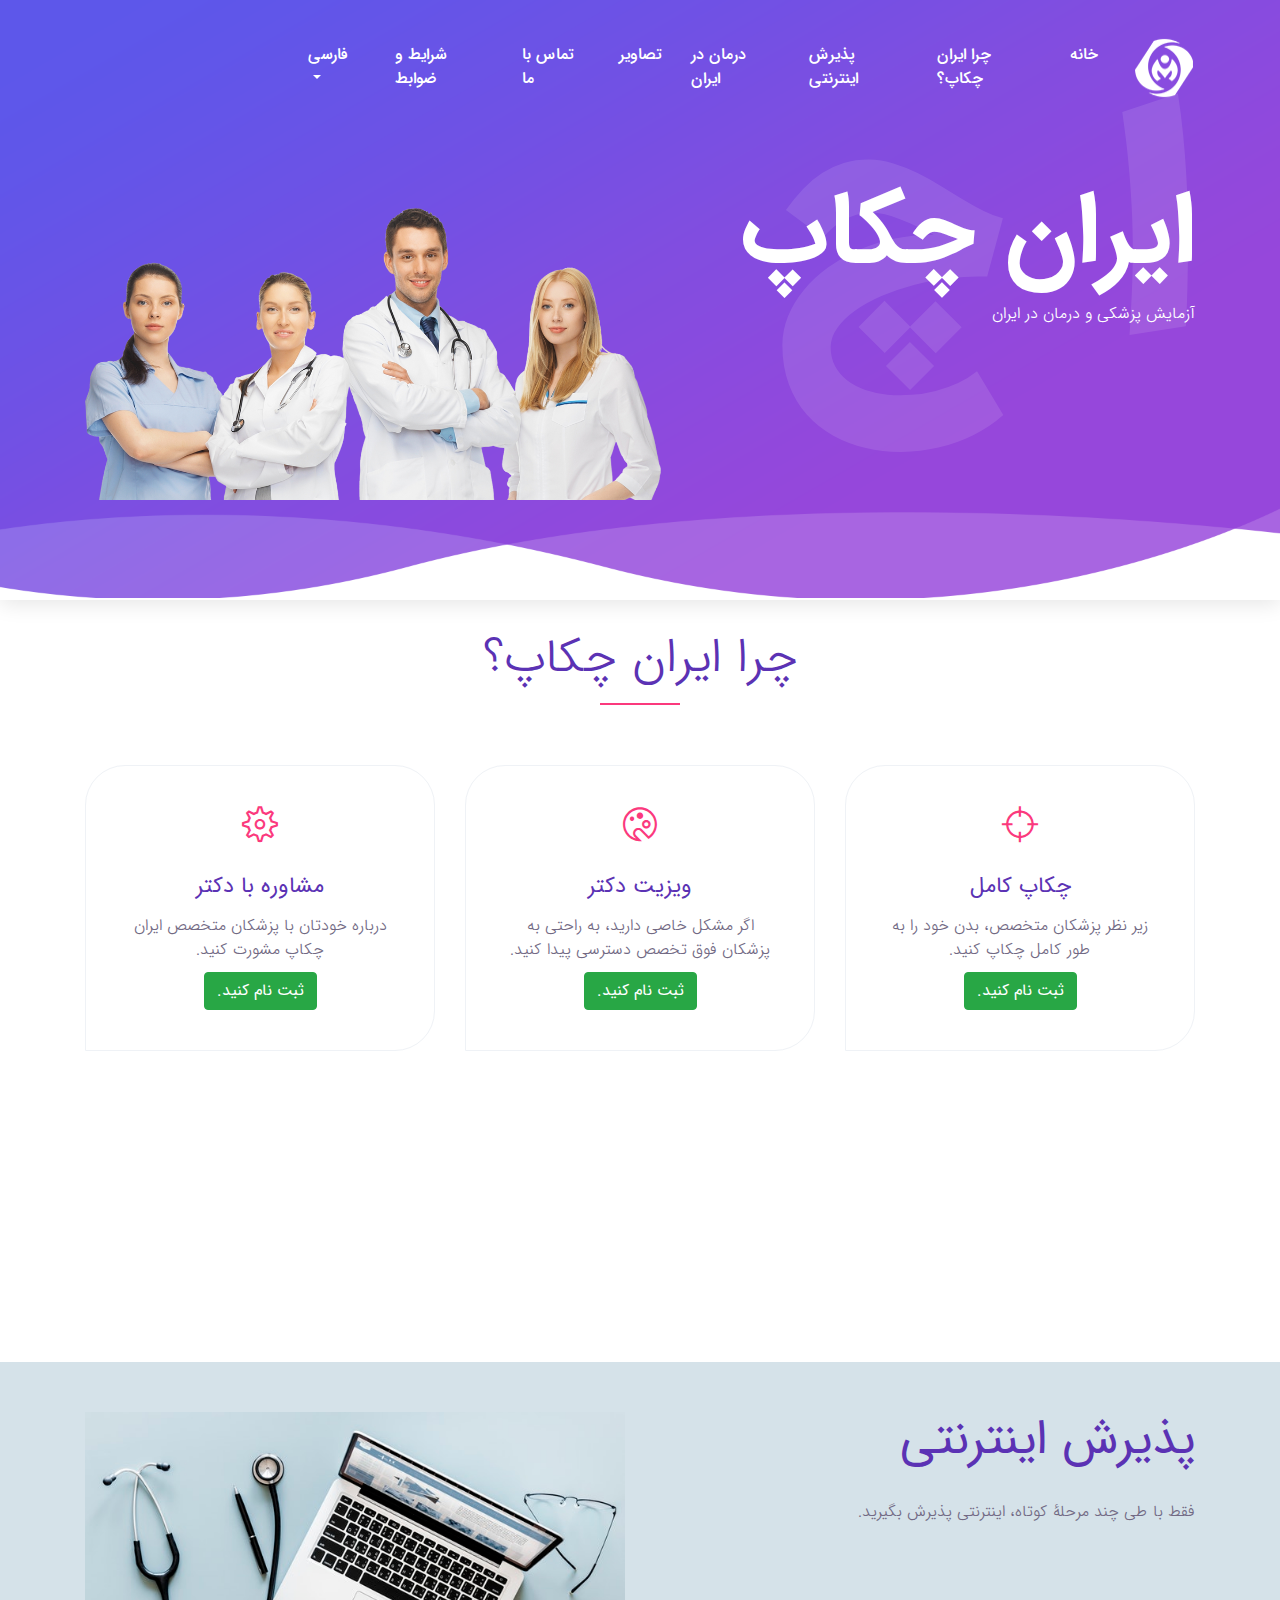
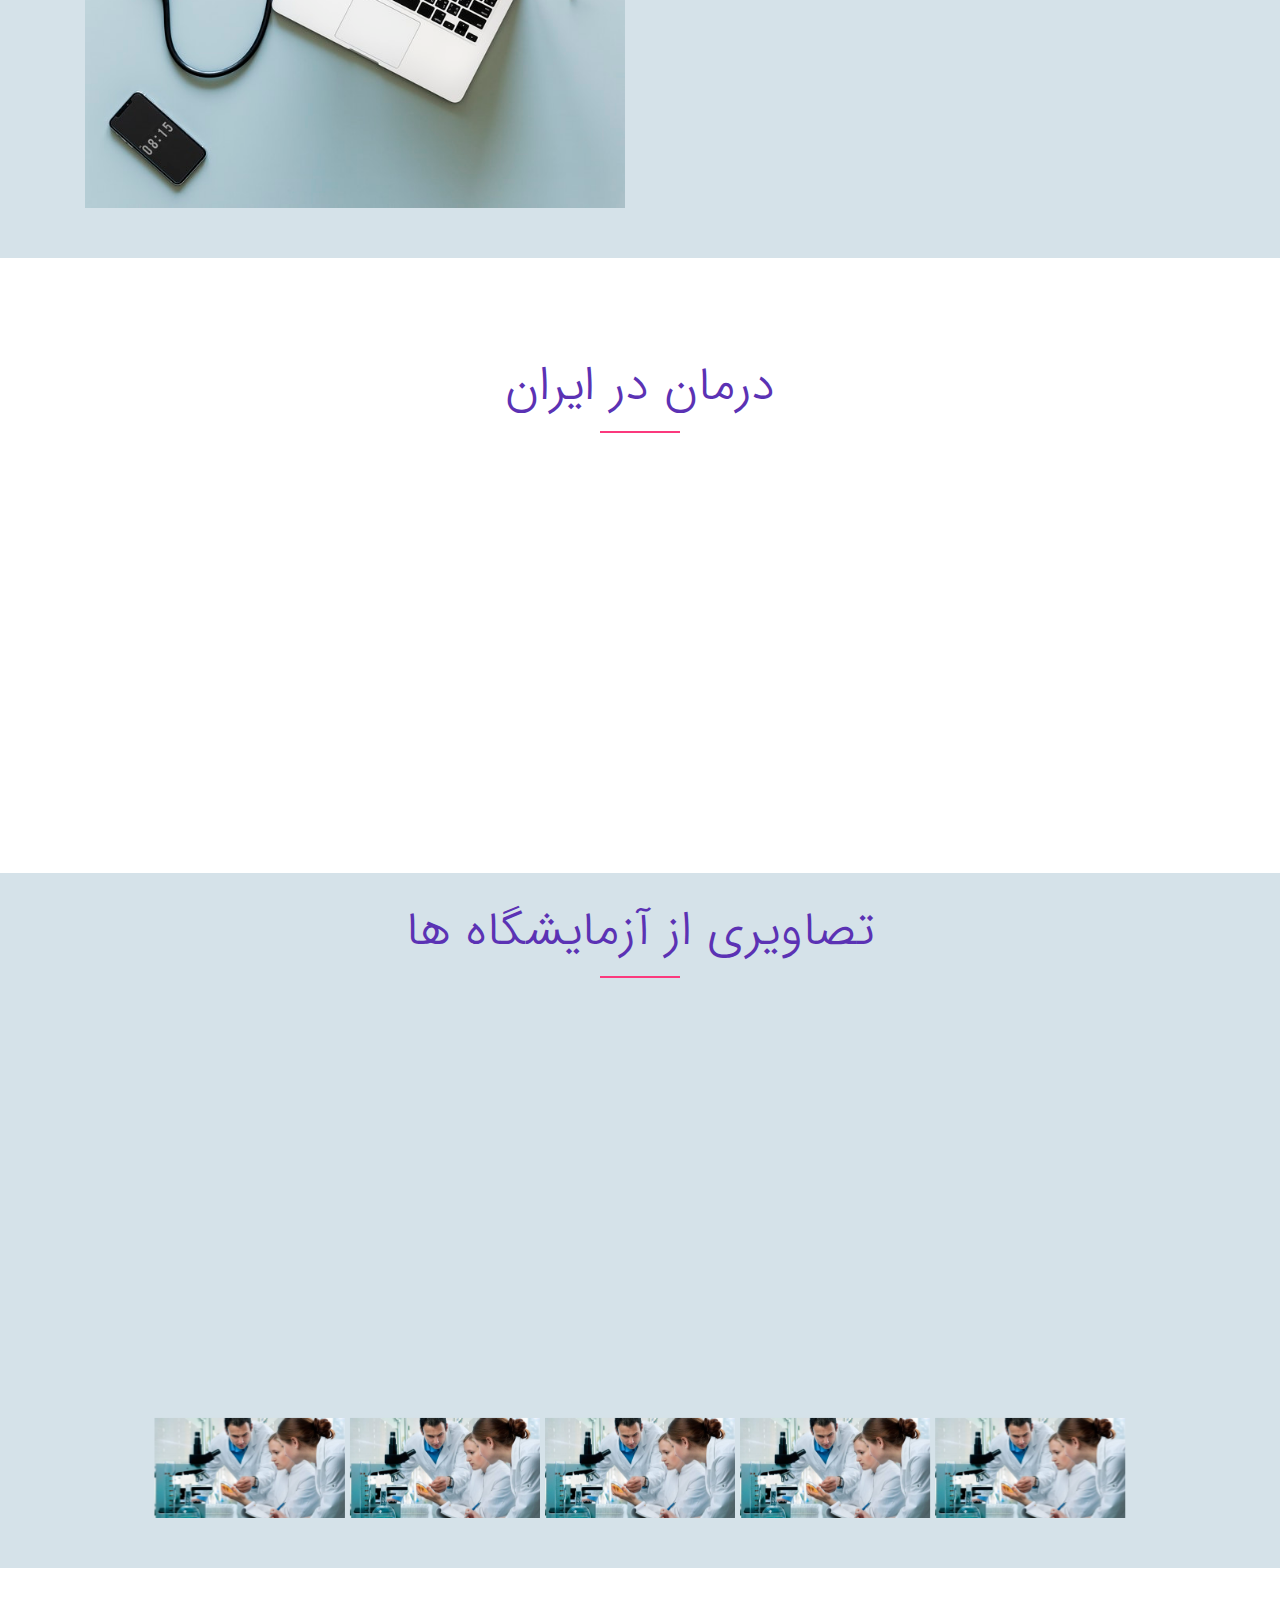
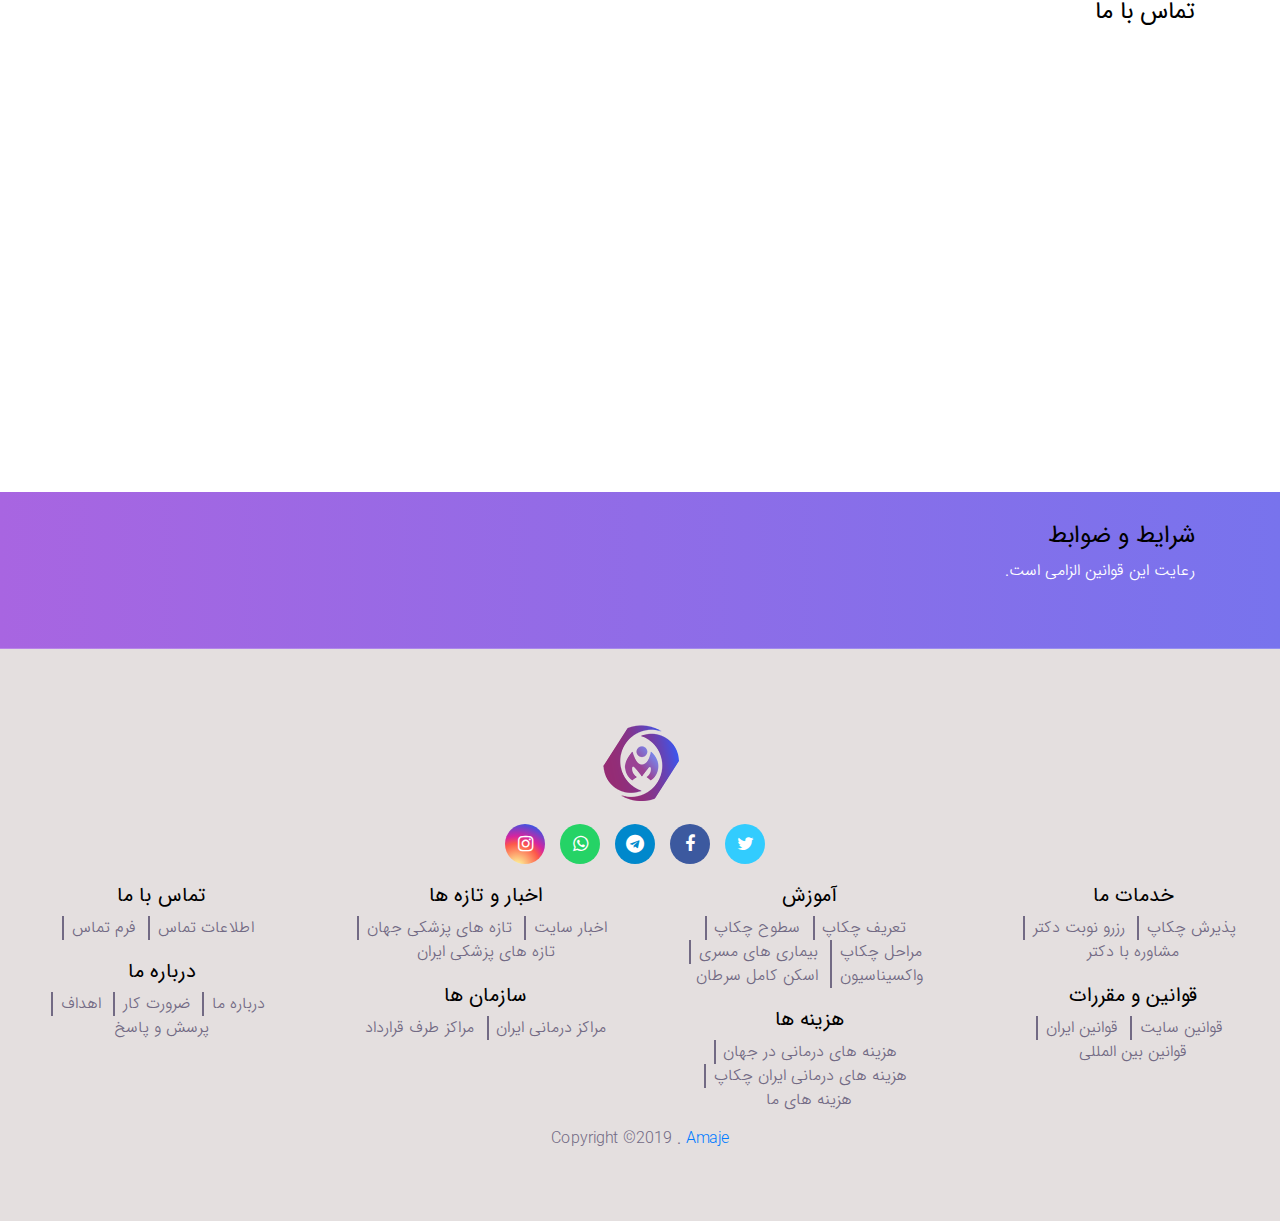
==== index.html @ b254dffb "init project" ====
<!DOCTYPE html>
<html lang="fa">
<head>
    <meta charset="UTF-8">
    <meta http-equiv="X-UA-Compatible" content="IE=edge">
    <meta name="viewport" content="width=device-width, initial-scale=1, shrink-to-fit=no">
    <!-- The above 4 meta tags *must* come first in the head; any other head content must come *after* these tags -->
    <!-- Title -->
    <title>ایران چکاپ: آزمایش پزشکی و درمان در ایران</title>
    <!-- Favicon -->
    <link rel="icon" href="img/core-img/favicon.ico">
    <!-- Core Stylesheet -->
    <link href="style-rtl.css" rel="stylesheet">
    <!-- Responsive CSS -->
    <link href="css/responsive.css" rel="stylesheet">
    <link href="css/bootstrap-rtl.css" rel="stylesheet">
    <meta name="description" content="ایران چکاپ- آزمایش پزشکی در ایران" />
    <!-- Twitter Card data -->
    <meta name="twitter:card" content="summary">
    <meta name="twitter:site" content="@irancheckup">
    <meta name="twitter:title" content="ایران چکاپ">
    <meta name="twitter:description" content="ایران چکاپ- آزمایش پزشکی در ایران">
    <!-- Twitter Summary card images must be at least 120x120px -->
    <meta name="twitter:image" content="http://www.irancheckup.ir/image.jpg">
    <!-- Open Graph data -->
    <meta property="og:title" content="ایران چکاپ" />
    <meta property="og:type" content="article" />
    <meta property="og:url" content="http://www.irancheckup.ir/" />
    <meta property="og:image" content="http://www.irancheckup.ir/image.jpg" />
    <meta property="og:description" content="ایران چکاپ- آزمایش پزشکی در ایران" />
</head>
<body>
    <!-- Preloader Start -->
    <div id="preloader">
        <div class="colorlib-load"></div>
    </div>
    <!-- ***** Header Area Start ***** -->
    <header class="header_area animated">
        <div class="container-fluid">
          <div class="row align-items-center">
            <!-- Menu Area Start -->
            <div class="col-12 col-lg-10">
              <div class="menu_area">
                <nav class="navbar navbar-expand-lg navbar-light">
                  <!-- Logo -->
                  <a class="navbar-brand" href="mahadel.ir">
                    <img src="img/core-img/Logo.png" alt="">
                  </a>
                  <button class="navbar-toggler" type="button" data-toggle="collapse" data-target="#ca-navbar" aria-controls="ca-navbar" aria-expanded="false" aria-label="Toggle navigation"><span class="navbar-toggler-icon"></span></button>
                  <!-- Menu Area -->
                  <div class="collapse navbar-collapse" id="ca-navbar">
                    <ul class="navbar-nav ml-auto" id="nav">
                        <li class="nav-item active">
                          <a class="nav-link" href="#home">
                            خانه
                          </a>
                        </li>
                        <li class="nav-item">
                          <a class="nav-link" href="#about">
                            چرا ایران چکاپ؟
                          </a>
                        </li>
                        <li class="nav-item">
                          <a class="nav-link" href="#reservation">
                            پذیرش اینترنتی
                          </a>
                        </li>
                        <li class="nav-item">
                          <a class="nav-link" href="#features">
                            درمان در ایران
                          </a>
                        </li>
                        <li class="nav-item">
                          <a class="nav-link" href="#screenshot">
                            تصاویر
                          </a>
                        </li>
                        <li class="nav-item">
                          <a class="nav-link" href="#contact">
                            تماس با ما
                          </a>
                        </li>
                        <li class="nav-item">
                          <a class="nav-link" href="#rule">
                            شرایط و ضوابط
                          </a>
                        </li>
                        <li class="nav-item dropdown">
                          <a class="nav-link dropdown-toggle" data-toggle="dropdown" href="#" role="button" aria-haspopup="true" aria-expanded="false">
                            فارسی
                          </a>
                          <div class="dropdown-menu">
                            <a class="dropdown-item" href="en/index.html">
                              English
                            </a>
                            <a class="dropdown-item" href="#">
                              Deutsch
                            </a>
                            <a class="dropdown-item" href="#">
                              العربیة
                            </a>
                          </div>
                        </li>
                    </ul>
                  </div>
                </nav>
              </div>
            </div>
          </div>
        </div>
    </header>
    <!-- ***** Header Area End ***** -->
    <!-- ***** Welcome Area Start ***** -->
    <section class="wellcome_area clearfix" id="home">
        <div class="container h-100">
            <div class="row h-100 align-items-center">
              <div class="col-12 col-md">
                <div class="wellcome-heading">
                  <h2>
                    ایران چکاپ
                  </h2>
                  <h3>
                    ا چ
                  </h3>
                  <p>
                    آزمایش پزشکی و درمان در ایران
                  </p>
                </div>
              </div>
            </div>
        </div>
        <!-- Welcome thumb -->
        <div class="welcome-thumb wow fadeInDown" data-wow-delay="0.5s">
            <img src="img/bg-img/doctors-homepage.png" alt="">
        </div>
    </section>
    <!-- ***** Welcome Area End ***** -->
    <!-- ***** Special Area Start ***** -->
    <section class="special-area bg-white section_padding_30_50" id="about">
        <div class="container">
            <div class="row">
                <div class="col-12">
                    <!-- Section Heading Area -->
                    <div class="section-heading text-center">
                        <h2>چرا ایران چکاپ؟</h2>
                        <div class="line-shape"></div>
                    </div>
                </div>
            </div>

            <div class="row">
                <!-- Single Special Area -->
                <div class="col-12 col-md-4">
                    <div class="single-special text-center wow fadeInUp" data-wow-delay="0.2s">
                        <div class="single-icon">
                            <i class="ti-target" aria-hidden="true"></i>
                        </div>
                        <h4>چکاپ کامل</h4>
                        <p>
							زیر نظر پزشکان متخصص، بدن خود را به طور کامل چکاپ کنید.
                        </p>
                        <p style="height:10px;"></p>
                        <a class="btn btn-success" href="#">
                          ثبت نام کنید.
                        </a>
                    </div>
                </div>
                <!-- Single Special Area -->
                <div class="col-12 col-md-4">
                    <div class="single-special text-center wow fadeInUp" data-wow-delay="0.4s">
                        <div class="single-icon">
                            <i class="ti-palette" aria-hidden="true"></i>
                        </div>
                        <h4>ویزیت دکتر</h4>
                        <p>
							اگر مشکل خاصی دارید، به راحتی به پزشکان فوق تخصص دسترسی پیدا کنید.
					              </p>
                        <p style="height:10px;"></p>
                        <a class="btn btn-success" href="#">
                          ثبت نام کنید.
                        </a>
                    </div>
                </div>
                <!-- Single Special Area -->
                <div class="col-12 col-md-4">
                    <div class="single-special text-center wow fadeInUp" data-wow-delay="0.6s">
                        <div class="single-icon">
                            <i class="ti-settings" aria-hidden="true"></i>
                        </div>
                        <h4>مشاوره با دکتر</h4>
                        <p>
			                   درباره خودتان با پزشکان متخصص ایران چکاپ مشورت کنید.
						            </p>
                        <p style="height:10px;"></p>
                        <a class="btn btn-success" href="#">
                          ثبت نام کنید.
                        </a>
                    </div>
                </div>
            </div>
            <div class="row">
                <!-- Single Cool Fact-->
                <div class="col-12 col-md-4 col-lg-4">
                    <div class="single-cool-fact d-flex justify-content-center wow fadeInUp" data-wow-delay="0.2s">
                        <div class="counter-area">
                            <h3><span class="counter">90</span></h3>
                        </div>
                        <div class="cool-facts-content">
                            <i class="ion-ios-person-outline"></i>
                            <p> چکاپ کامل </p>
                        </div>
                    </div>
                </div>

                <!-- Single Cool Fact-->
                <div class="col-12 col-md-4 col-lg-4">
                    <div class="single-cool-fact d-flex justify-content-center wow fadeInUp" data-wow-delay="0.6s">
                        <div class="counter-area">
                            <h3><span class="counter">40</span></h3>
                        </div>
                        <div class="cool-facts-content">
                            <i class="ion-ios-list-outline"></i>
                            <p> ویزیت دکتر </p>
                        </div>
                    </div>
                </div>
                <!-- Single Cool Fact-->
                <div class="col-12 col-md-4 col-lg-4">
                    <div class="single-cool-fact d-flex justify-content-center wow fadeInUp" data-wow-delay="0.8s">
                        <div class="counter-area">
                            <h3><span class="counter">10</span></h3>
                        </div>
                        <div class="cool-facts-content">
                            <i class="ion-ios-cog-outline"></i>
                            <p> مشاوره با دکتر </p>
                        </div>
                    </div>
                </div>
            </div>
        </div>
    </section>
    <!-- ***** Special Area End ***** -->
    <!-- Reservation Start ***** -->
  	<section class="special-area section_padding_0_50" id="reservation">
      <div class="special_description_area mt-150 section_padding_50" style="background-color: #d5e2e9;">
        <div class="container">
          <div class="row">
            <div class="col-lg-6 col-xl-5 ml-xl-auto">
              <div class="special_description_content">
                  <h2>پذیرش اینترنتی</h2>
                  <p>
				         فقط با طی چند مرحلۀ کوتاه، اینترنتی پذیرش بگیرید.
    							</p>
                  <div class="app-download-area">
                      <div class="app-download-btn wow fadeInUp" data-wow-delay="0.2s">
                          <!-- Google Store Btn -->
                          <a href="#">
                              <i class="fa fa-user-md"></i>
                              <p class="mb-0"><span>رزرو نوبت دکتر</p>
                          </a>
                      </div>
                      <div class="app-download-btn wow fadeInDown" data-wow-delay="0.4s">
                          <!-- Apple Store Btn -->
                          <a href="#">
                              <i class="fa fa-ambulance"></i>
                              <p class="mb-0"><span>پذیرش آزمایش</p>
                          </a>
                      </div>
                  </div>
              </div>
            </div>
            <div class="col-lg-6">
              <div class="special_description_img">
                  <img src="img/bg-img/reserve.jpg" alt="">
              </div>
            </div>
          </div>
        </div>
      </div>
  	</section>
    <!-- Reservation End ***** -->
    <!-- ***** In Iran Details Start ***** -->
    <section class="awesome-feature-area bg-white section_padding_50_150 clearfix" id="features">
        <div class="container">
            <div class="row">
                <div class="col-12">
                    <!-- Heading Text -->
                    <div class="section-heading text-center">
                        <h2>درمان در ایران</h2>
                        <div class="line-shape"></div>
                    </div>
                </div>
            </div>

            <div class="row">
                <!-- Single Feature Start -->
                <div class="col-12 col-sm-6 col-lg-6">
                    <div class="single-feature wow fadeInRight"
                    data-wow-delay="0.1s">
                        <i class="ti-user" aria-hidden="true"></i>
                        <h5>چکاپ چیست؟</h5>
                        <p>
                          توضیح مختصری درباره چیستی چکاپ. به همراه لینک های آن
                          <a href="#">
                            ادامه
                          </a>
                        </p>
                    </div>
                </div>
                <!-- Single Feature Start -->
                <div class="col-12 col-sm-6 col-lg-6">
                    <div class="single-feature wow fadeInLeft"
                    data-wow-delay="0.4s">
                        <i class="ti-image" aria-hidden="true"></i>
                        <h5>قوانین پزشکی</h5>
                        <p>
                          توضیح مختصری درباره قوانین پزشکی و لینک های آن
                          <a href="#">
                            ادامه
                          </a>
                        </p>
                    </div>
                </div>
                <!-- Single Feature Start -->
                <div class="col-12 col-sm-6 col-lg-6">
                    <div class="single-feature wow fadeInRight"
                    data-wow-delay="0.2s">
                        <i class="ti-server" aria-hidden="true"></i>
                        <h5>مراکز پزشکی ایران</h5>
                        <p>
                          فهرستی از مراکز پزشکی ایران و لینک های آن
                          <a href="#">
                            ادامه
                          </a>
                        </p>
                    </div>
                </div>
                <!-- Single Feature Start -->
                <div class="col-12 col-sm-6 col-lg-6">
                    <div class="single-feature wow fadeInLeft"
                    data-wow-delay="0.5s">
                        <i class="ti-text" aria-hidden="true"></i>
                        <h5>تازه های پزشکی</h5>
                        <p>
                          آخرین اخبار مرتبط با پزشکی در ایران و جهان
                          <a href="#">
                            ادامه
                          </a>
                        </p>
                    </div>
                </div>

            </div>

        </div>
    </section>
    <!-- ***** In Iran Details End ***** -->
    <!-- ***** Video Area Start *****
    <div class="video-section">
        <div class="container">
            <div class="row">
                <div class="col-12">
                    <div class="video-area" style="background-image: url(img/bg-img/video.jpg);">
                        <div class="video-play-btn">
                            <a href="#" class="video_btn"><i class="fa fa-play" aria-hidden="true"></i></a>
                        </div>
                    </div>
                </div>
            </div>
        </div>
    </div>
    <!-- ***** Video Area End ***** -->
    <!-- ***** Images Lab Start ***** -->
    <section class="images-lab section_padding_30_50 clearfix" id="screenshot">
        <div class="container">
            <div class="row">
                <div class="col-12 text-center">
                    <!-- Heading Text  -->
                    <div class="section-heading">
                        <h2>تصاویری از آزمایشگاه ها</h2>
                        <div class="line-shape"></div>
                    </div>
                </div>
            </div>
        </div>
        <div class="container-fluid">
            <div class="row">
              <!-- Jssor Slider -->
              <div id="jssor_1" class="wow slideInRight" data-wow-delay="0.1s">
                <!-- Loading Screen -->
                <div class="slides" data-u="slides" >
                  <div>
                      <img data-u="image" src="img/scr-img/medical_lab_1.jpg" />
                      <img data-u="thumb" src="img/scr-img/medical_lab_1.jpg" />
                  </div>
                  <div>
                      <img data-u="image" src="img/scr-img/medical_lab_1.jpg" />
                      <img data-u="thumb" src="img/scr-img/medical_lab_1.jpg" />
                  </div>
                  <div>
                      <img data-u="image" src="img/scr-img/medical_lab_1.jpg" />
                      <img data-u="thumb" src="img/scr-img/medical_lab_1.jpg" />
                  </div>
                  <div>
                      <img data-u="image" src="img/scr-img/medical_lab_1.jpg" />
                      <img data-u="thumb" src="img/scr-img/medical_lab_1.jpg" />
                  </div>
                  <div>
                      <img data-u="image" src="img/scr-img/medical_lab_1.jpg" />
                      <img data-u="thumb" src="img/scr-img/medical_lab_1.jpg" />
                  </div>
                  <div>
                      <img data-u="image" src="img/scr-img/medical_lab_1.jpg" />
                      <img data-u="thumb" src="img/scr-img/medical_lab_1.jpg" />
                  </div>
                </div>
                <!-- Thumbnail Navigator -->
                <div data-u="thumbnavigator" class="jssort101" data-autocenter="1" data-scale-bottom="0.75">
                  <div data-u="slides">
                    <div data-u="prototype" class="p jssor-prototype">
                      <div data-u="thumbnailtemplate" class="t"></div>
                    </div>
                  </div>
                </div>
                <!-- Arrow Navigator -->
                <div data-u="arrowleft" class="jssora106" data-scale="0.75">
                </div>
                <div data-u="arrowright" class="jssora106" data-scale="0.75">
                </div>
              </div>
            </div>
        </div>
    </section>
    <!-- ***** Images Lab End *****====== -->
    <!-- ***** contact *****====== -->
     <section class="contact section_padding_30_50 clearfix" id="contact">
      <div class="container">
        <div class="row align-items-center">
          <div class="col-12 col-md">
            <h4>تماس با ما</h4>
            <div class="row">
              <div class="col-12 col-lg-8 wow fadeInRight" data-wow-delay="0.2s">
                <form>
                  <div class="row">
                    <div class="col-12 col-sm-6 col-lg-6">
                      <div class="form-group">
                        <label for="nameInput">
                          نام شما
                        </label>
                        <input type="text" class="form-control" id="nameInput">
                      </div>
                    </div>
                    <div class="col-12 col-sm-6 col-lg-6">
                      <div class="form-group">
                        <label for="emailInput">
                          نشانی ایمیل شما
                        </label>
                        <input type="email" class="form-control" id="emailInput" placeholder="name@example.com">
                      </div>
                    </div>

                  </div>
                  <div class="row">
                    <div class="col-12 col-sm-6 col-lg-6">
                      <div class="form-group">
                        <label for="subjectInput">
                          عنوان پیام شما
                        </label>
                        <input type="text" class="form-control" id="subjectInput">
                      </div>
                    </div>
                    <div class="col-12 col-sm-6 col-lg-6">
                      <div class="form-group">
                        <label for="categoryInput">
                          پیام شما در چه ارتباطی است؟
                        </label>
                        <select class="form-control" id="categoryInput">
                          <option>
                            سوال درباره پذیرش اینترنتی
                          </option>
                          <option>
                            درخواست مشاوره با پزشک
                          </option>
                          <option>
                            ارائه انتقاد یا پیشنهاد درباره کار
                          </option>
                          <option>
                            گزارش مشکل در سایت
                          </option>
                          <option>
                            موارد دیگر
                          </option>
                        </select>
                      </div>
                    </div>
                  </div>
                  <div class="form-group">
                    <label for="messageInput">
                      پیام شما
                    </label>
                    <textarea class="form-control" id="messageInput" rows="4"></textarea>
                    <small id="emailHelp" class="form-text text-muted">
                      ما ایمیل شما را فقط برای ارتباط با شما می خواهیم و با هیچ کس به اشتراک نمی گذاریم.
                    </small>
                  </div>
                  <div class="form-group">
                    <button type="submit" class="btn btn-primary">
                      ارسال
                    </button>
                  </div>
                </form>
              </div>
              <div class="col-12 col-lg-4 wow fadeInLeft" data-wow-delay="0.3s">
                <div class="card">
                  <div class="card-header bg-success text-white text-uppercase">
                    <i class="fa fa-home"></i>
                    تماس با ما
                  </div>
                  <div class="card-body">
                    <!--Google map-->
                    <iframe src="https://www.google.com/maps/embed?pb=!1m18!1m12!1m3!1d3239.7407308863512!2d51.38289708526976!3d35.70799728018803!2m3!1f0!2f0!3f0!3m2!1i1024!2i768!4f13.1!3m3!1m2!1s0x3f8e00dcf216968f%3A0xe37172252c0df8b0!2z2KjbjNmF2KfYsdiz2KrYp9mGINin2YXYp9mFINiu2YXbjNmG24wgKNix2Ycp!5e0!3m2!1sfa!2s!4v1549020685977"
                    height="150" frameborder="0" style="width: 100%; border:0" allowfullscreen>
                    </iframe>
                    <p>
                      تهران- بیمارستان امام خمینی
                    </p>
                    <p>
                      کد پستی: 1245
                    </p>
                    <p>
                      تلفن: +98-21-4568445
                    </p>
                  </div>
                </div>
              </div>
            </div>
          </div>
        </div>
      </div>
     </section>
    <!-- ***** contact *****====== -->
    <!-- *****Terms & Conditions *****====== -->
       <section class="rules section_padding_30_50  clearfix" id="rule">
         <div class="container ">
            <div class="row  align-items-center">
                <div class="col-12 col-md">
                  <div class="rules-heading">
                    <h4>شرایط و ضوابط </h4>
                    <p>رعایت این قوانین الزامی است.</p>
                  </div>
                </div>
            </div>
        </div>
       </section>
    <!-- ***** Terms & Conditions *****====== -->
    <!-- ***** Footer Area Start ***** -->
    <footer class="footer-social-icon text-center section_padding_70 clearfix">
      <!-- footer logo -->
      <div class="footer-text">
         <img src="img/core-img/Logo-v.png" alt="">
      </div>
      <!-- social icon-->
      <div class="footer-social-icon">
          <a href="#"> <i class="fa fa-twitter" aria-hidden="true"></i></a>
          <a href="#"> <i class="fa fa-facebook" aria-hidden="true"></i></a>
          <a href="#"> <i class="fa fa-telegram" aria-hidden="true"></i></a>
          <a href="#"> <i class="fa fa-whatsapp" aria-hidden="true"></i></a>
          <a href="#"> <i class="fa fa-instagram" aria-hidden="true"></i></a>
      </div>
      <!-- Foooter Text-->
      <div class="row footer-menu">
        <div class="col-6 col-md-3">
          <h5>
             خدمات ما
          </h5>
          <ul>
            <li>
              <a href="#">
                پذیرش چکاپ
              </a>
            </li>
            <li>
              <a href="#">
                رزرو نوبت دکتر
              </a>
            </li>
            <li>
              <a href="#">
                مشاوره با دکتر
              </a>
            </li>
          </ul>
          <h5>
             قوانین و مقررات
          </h5>
          <ul>
            <li>
              <a href="#">
                قوانین سایت
              </a>
            </li>
            <li>
              <a href="#">
                 قوانین ایران
              </a>
            </li>
            <li>
              <a href="#">
                 قوانین بین المللی
              </a>
            </li>
          </ul>
        </div>
        <div class="col-6 col-md-3">
          <h5>
             آموزش
          </h5>
          <ul>
            <li>
              <a href="#">
                تعریف چکاپ
              </a>
            </li>
            <li>
              <a href="#">
                سطوح چکاپ
              </a>
            </li>
            <li>
              <a href="#">
                مراحل چکاپ
              </a>
            </li>
            <li>
              <a href="#">
                 بیماری های مسری
              </a>
            </li>
            <li>
              <a href="#">
                 واکسیناسیون
              </a>
            </li>
            <li>
              <a href="#">
                 اسکن کامل سرطان
              </a>
            </li>
          </ul>
          <h5>
            هزینه ها
          </h5>
          <ul>
            <li>
              <a href="#">
                 هزینه های درمانی در جهان
              </a>
            </li>
            <li>
              <a href="#">
                هزینه های درمانی ایران چکاپ
              </a>
            </li>
            <li>
              <a href="#">
                هزینه های ما
              </a>
            </li>
          </ul>
        </div>
        <div class="col-6 col-md-3">
          <h5>
               اخبار و تازه ها
          </h5>
          <ul>
            <li>
              <a href="#">
                 اخبار سایت
              </a>
            </li>
            <li>
              <a href="#">
                  تازه های پزشکی جهان
              </a>
            </li>
            <li>
              <a href="#">
                   تازه های پزشکی ایران
              </a>
            </li>
          </ul>
          <h5>
            سازمان ها
          </h5>
          <ul>
            <li>
              <a href="#">
                مراکز درمانی ایران
              </a>
            </li>
            <li>
              <a href="#">
                مراکز طرف قرارداد
              </a>
            </li>
          </ul>
        </div>
        <div class="col-6 col-md-3">
          <h5>
             تماس با ما
          </h5>
          <ul>
            <li>
              <a href="#">
                اطلاعات تماس
              </a>
            </li>
            <li>
              <a href="#">
                فرم تماس
              </a>
            </li>
            <h5>
              درباره ما
            </h5>
            <ul>
              <li>
                <a href="#">
                  درباره ما
                </a>
              </li>
              <li>
                <a href="#">
                   ضرورت کار
                </a>
              </li>
              <li>
                <a href="#">
                  اهداف
                </a>
              </li>
              <li>
                <a href="#">
                  پرسش و پاسخ
                </a>
              </li>
            </ul>
        </div>
      </div>
      <div class="copyright-text">
        <!-- ***** Removing this text is now allowed! This template is licensed under CC BY 3.0 ***** -->
        <p> Copyright ©2019 . <a href="https://amaje.ir" target="_blank">Amaje</a></p>
      </div>
    </footer>
    <!-- ***** Footer Area Start ***** -->
    <!-- Jquery-2.2.4 JS -->
    <script src="js/jquery-2.2.4.min.js"></script>
    <!-- Jssor -->
    <script src="js/jssor.slider.min.js"></script>
    <script src="js/jssor-functions.js"></script>
    <!-- Popper js -->
    <script src="js/popper.min.js"></script>
    <!-- Bootstrap-4 Beta JS -->
    <script src="js/bootstrap.min.js"></script>
    <!-- All Plugins JS -->
    <script src="js/plugins.js"></script>
    <!-- Footer Reveal JS
    <script src="js/footer-reveal.min.js"></script> -->
    <!-- Active JS -->
    <script src="js/active.js"></script>
</body>
</html>
---- style-rtl.css ----
/* --- [Master Stylesheet] ----
:: 1.0 Base CSS Start
:: 2.0 Header Area CSS
:: 3.0 Welcome Area CSS
:: 4.0 Special Area CSS
:: 5.0 Features Area CSS
:: 6.0 Video Area CSS
:: 7.0 Cool Facts Area CSS
:: 8.0 Images Area CSS
:: 9.0 Contact Area CSS
:: 10.0 Footer Area CSS Start
-------------------------- */

@import 'css/style.css';
@import 'css/bootstrap.min.css';
@import 'css/animate.css';
@import 'css/magnific-popup.css';
@import 'css/owl.carousel.min.css';
@import 'css/font-awesome.min.css';
@import 'css/themify-icons.css';
@import 'css/ionicons.min.css';

/* --------------------------
:: 1.0 Base CSS Start
-------------------------- */

* {
    margin: 0;
    padding: 0;
}

body {
    font-family: 'IRANSans';
    font-weight: 300;
    background-color: #fff;
}

h1,
h2,
h3,
h4,
h5,
h6 {
    font-family: 'Cabin', sans-serif;
    font-weight: 400;
    color: #000;
    line-height: 1.2;
}

.section_padding_100 {
    padding-top: 100px;
    padding-bottom: 100px;
}

.section_padding_100_50 {
    padding-top: 100px;
    padding-bottom: 50px;
}

.section_padding_100_70 {
    padding-top: 100px;
    padding-bottom: 70px;
}

.section_padding_50 {
    padding-top: 50px;
    padding-bottom: 50px;
}

.section_padding_50_30 {
    padding-top: 50px;
    padding-bottom: 30px;
}
.section_padding_50_150 {
    padding-top: 50px;
    padding-bottom: 150px;
}
.section_padding_150 {
    padding-top: 150px;
    padding-bottom: 150px;
}

.section_padding_200 {
    padding-top: 200px;
    padding-bottom: 200px;
}

.section_padding_0_100 {
    padding-top: 0;
 padding-bottom: 100px;
}

.section_padding_70 {
    padding-top: 70px;
    padding-bottom: 70px;
}

.section_padding_0_50 {
    padding-top: 0;
    padding-bottom: 50px;
}

.section_padding_30_50 {
    padding-top: 30px;
    padding-bottom: 50px;
}

img {
    max-width: 100%;
    max-height: 100%;
}

.mt-15 {
    margin-top: 15px;
}

.mt-30 {
    margin-top: 30px;
}

.mt-40 {
    margin-top: 40px;
}

.mt-50 {
    margin-top: 50px;
}

.mt-100 {
    margin-top: 100px;
}

.mt-150 {
    margin-top: 150px;
    text-align: right;
}

.mr-15 {
    margin-right: 15px;
}

.mr-30 {
    margin-right: 30px;
}

.mr-50 {
    margin-right: 50px;
}

.mr-100 {
    margin-right: 100px;
}

.mb-15 {
    margin-bottom: 15px;
}

.mb-30 {
    margin-bottom: 30px;
}

.mb-50 {
    margin-bottom: 50px;
}

.mb-100 {
    margin-bottom: 100px;
}

.ml-15 {
    margin-left: 15px;
}

.ml-30 {
    margin-left: 30px;
}

.ml-50 {
    margin-left: 50px;
}

.ml-100 {
    margin-left: 100px;
}

ul,
ol {
    margin: 0;
    padding: 0;
}

#scrollUp {
    bottom: 0;
    font-size: 24px;
    right: 30px;
    width: 50px;
    background-color: #fb397d;
    color: #fff;
    text-align: center;
    height: 50px;
    line-height: 50px;
}

a,
a:hover,
a:focus,
a:active {
    text-decoration: none;
    -webkit-transition-duration: 500ms;
    -o-transition-duration: 500ms;
    transition-duration: 500ms;
}

li {
    list-style: none;
}

p {
    color: #726a84;
    font-size: 16px;
    font-weight: 300;
    margin-top: 0;
}

.heading-text > p {
    font-size: 16px;
}

.section-heading > h2 {
    font-weight: 300;
    color: #5b32b4;
    font-size: 48px;
    margin: 0;
}


.section-heading {
    margin-bottom: 60px;
}

.line-shape-white,
.line-shape {
    width: 80px;
    height: 2px;
    background-color: #fb397d;
    margin-top: 15px;
}

.line-shape {
    margin-right: calc(50% - 40px);
}

.table {
    display: table;
    height: 100%;
    left: 0;
    position: relative;
    top: 0;
    width: 100%;
    z-index: 2;
}

.table-cell {
    display: table-cell;
    vertical-align: middle;
}

#preloader {
    overflow: hidden;
    background-color: #fff;
    height: 100%;
    left: 0;
    position: fixed;
    top: 0;
    width: 100%;
    z-index: 999999;
}

.colorlib-load {
    -webkit-animation: 2000ms linear 0s normal none infinite running colorlib-load;
    animation: 2000ms linear 0s normal none infinite running colorlib-load;
    background: transparent none repeat scroll 0 0;
    border-color: #dddddd #dddddd #fb397d;
    border-radius: 50%;
    border-style: solid;
    border-width: 2px;
    height: 40px;
    left: calc(50% - 20px);
    position: relative;
    top: calc(50% - 20px);
    width: 40px;
    z-index: 9;
}

@-webkit-keyframes colorlib-load {
    0% {
        -webkit-transform: rotate(0deg);
        transform: rotate(0deg);
    }
    100% {
        -webkit-transform: rotate(360deg);
        transform: rotate(360deg);
    }
}

@keyframes colorlib-load {
    0% {
        -webkit-transform: rotate(0deg);
        transform: rotate(0deg);
    }
    100% {
        -webkit-transform: rotate(360deg);
        transform: rotate(360deg);
    }
}

/* --------------------------
:: 2.0 Header Area CSS
-------------------------- */

.header_area {
    left: 0;
    position: absolute;
    width: 100%;
    z-index: 99;
    top: 0;
    padding: 0 4%;
}

.menu_area .navbar-brand {
    font-size: 72px;
    font-weight: 700;
    color: #fff;
    margin: 0;
    line-height: 1;
    padding: 0;
}


.menu_area .navbar-brand:hover,
.menu_area .navbar-brand:focus {
    color: #fff;
}


.menu_area {
    position: relative;
    z-index: 2;
}

.menu_area #nav .nav-link {
    color: #fff;
    display: block;
    font-size: 16px;
    font-weight: 500;
    border-radius: 30px;
    -webkit-transition-duration: 500ms;
    -o-transition-duration: 500ms;
    transition-duration: 500ms;
    padding: 35px 15px;
}
.menu_area #nav .nav-link:hover {
  color: #fb397d;
}

.dropdown-menu {
  background-color: #884bdf;
}

.dropdown-item {
  color: #fff !important;
  text-align: center !important;
}
.dropdown-item:hover {
  background-color: #884bdf !important;
  color: #fb397d !important;
}
/* stcicky css */

.header_area.sticky {
    background-color: #884bdf;
    -webkit-box-shadow: 0 4px 20px rgba(0, 0, 0, 0.1);
            box-shadow: 0 4px 20px rgba(0, 0, 0, 0.1);
    height: 70px;
    position: fixed;
    top: 0;
    z-index: 99;
}

.header_area.sticky .menu_area .navbar-brand {
    font-size: 50px;
}

.header_area.sticky .menu_area #nav .nav-link {
    padding: 23px 15px;
}
.header_area.sticky .navbar {
    padding: 0;
}



/* --------------------------
:: 3.0 welcome_area Area CSS
-------------------------- */

.wellcome_area {
    background-image: url(img/bg-img/welcome-bg.png);
    height: 600px;
    position: relative;
    z-index: 1;
    background-position: bottom center;
    background-size: cover;
    text-align: right;
    background-color: #884bdf;
    -webkit-box-shadow: 0 4px 20px rgba(0, 0, 0, 0.1);
            box-shadow: 0 4px 20px rgba(0, 0, 0, 0.1);
}

.wellcome_area:after {
    position: absolute;
    width: 100%;
    left: 0;
    height: 2px;
    background-color: #fff;
    content: '';
    bottom: 0;
    z-index: 2;
}

.welcome-thumb {
    width: 45%;
    position: absolute;
    bottom: 100px;
    left: 85px;
    z-index: 9;
}

.welcome-thumb img {
    height: auto;
    width: 100%;
}

.wellcome-heading > h2 {
    font-size: 100px;
    color: #ffffff;
    font-weight: 700;
    position: relative;
    z-index: 3;
}

.wellcome-heading > h4 {
    font-size:50px;
    color: #ffffff;
    font-weight: 300;
    position: relative;
    z-index: 3;
}


.wellcome-heading > p {
    color: #fff;
}

.wellcome-heading > h3 {
    font-size: 332px;
    position: absolute;
    top: -134px;
    font-weight: 900;
    z-index: -1;
    color: #fff;
    opacity: .1;
    -ms-filter: "progid:DXImageTransform.Microsoft.Alpha(Opacity=10)";
}

.wellcome-heading {
    margin-bottom: 100px;
}

/* --------------------------
:: 4.0 Special Area CSS
-------------------------- */

.single-icon > i {
    font-size: 36px;
    color: #fb397d;
}

.single-special > h4 {
    font-size: 22px;
    color: #5b32b4;
}

.single-icon {
    margin-bottom: 25px;
}

.single-special > h4 {
    font-size: 22px;
    color: #5b32b4;
    margin-bottom: 15px;
}

.single-special {
    border: 1px solid #eff2f6;
    padding: 40px;
    border-radius: 40px 40px 40px 0px;
    -webkit-transition-duration: 800ms;
    -o-transition-duration: 800ms;
    transition-duration: 800ms;
    margin-bottom: 30px;
}

.special_description_content > h2 {
    color: #5b32b4;
    font-size: 48px;
    margin-bottom: 30px;
}

.single-special:hover {
    -webkit-box-shadow: 0 10px 90px rgba(0, 0, 0, 0.08);
            box-shadow: 0 10px 90px rgba(0, 0, 0, 0.08);
}

.single-special p {
    margin-bottom: 0;
}

.app-download-area {
    display: -moz-flex;
    display: -ms-flex;
    display: -o-flex;
    display: -webkit-box;
    display: -ms-flexbox;
    display: flex;
    -ms-flex-preferred-size: 1;
    flex-basis: 1;
    margin-top: 50px;
}

.app-download-btn a {
    border: 1px solid #ddd;
    display: -webkit-box;
    display: -ms-flexbox;
    display: flex;
    -webkit-box-align: center;
    -ms-flex-align: center;
    align-items: center;
    padding: 15px 30px;
    border-radius: 30px 30px 30px 0;
    -webkit-box-shadow: 0 10px 30px rgba(0, 0, 0, 0.1);
    box-shadow: 0 10px 30px rgba(0, 0, 0, 0.1);
    -webkit-box-pack: center;
    -ms-flex-pack: center;
    justify-content: center;
}

.app-download-btn.active a,
.app-download-btn a:hover {
    border-color: transparent;
    background-color: #fb397d;
}

.app-download-btn a i {
    color: #47425d;
    font-size: 24px;
    margin-right: 15px;
    margin-left: 5px;

    -webkit-transition-duration: 500ms;
    -o-transition-duration: 500ms;
    transition-duration: 500ms;
}

.app-download-btn a p {
    font-size: 16px;
    line-height: 1;
    -webkit-transition-duration: 500ms;
    -o-transition-duration: 500ms;
    transition-duration: 500ms;
}

.app-download-btn a p span {
    font-size: 12px;
    display: block;
}

.app-download-btn:last-child {
    margin-right: 20px;
}

.app-download-btn a:hover i,
.app-download-btn.active a i,
.app-download-btn.active a p,
.app-download-btn a:hover p {
    color: #fff;
}

/* --------------------------
:: 5.0 Features Area CSS
-------------------------- */

.single-feature {
    margin-bottom: 50px;
    text-align: right;
}

.single-feature > p {
    margin-bottom: 0;
}

.single-feature > i {
    color: #fb397d;
    font-size: 30px;
    display: inline-block;
    float: right;
    margin-right: 10px;
}

.single-feature > h5 {
    font-size: 22px;
    color: #5b32b4;
    margin-right: 50px;

}

.single-feature > p {
    margin-top: 15px;
}

/* --------------------------
:: 6.0 Video Area CSS
-------------------------- */

.video-area {
    position: relative;
    z-index: 1;
    background-position: center center;
    background-size: cover;
    border: 20px solid #fff;
    border-radius: 20px;
    height: 650px;
    -webkit-box-shadow: 0 10px 50px rgba(0, 0, 0, 0.08);
    box-shadow: 0 10px 50px rgba(0, 0, 0, 0.08);
}

.video-area:after {
    position: absolute;
    content: "";
    top: -20px;
    left: -20px;
    width: calc(100% + 40px);
    height: calc(100% + 40px);
    border: 1px solid #f1f4f8;
    z-index: 2;
    border-radius: 20px;
}


.video-area .video-play-btn a {
    width: 80px;
    height: 80px;
    background-color: #fb397d;
    color: #fff;
    text-align: center;
    display: block;
    font-size: 36px;
    line-height: 80px;
    padding-left: 5px;
    border-radius: 50%;
    top: 50%;
    position: absolute;
    left: 50%;
    -webkit-transform: translate(-50%, -50%);
    -ms-transform: translate(-50%, -50%);
    transform: translate(-50%, -50%);
    z-index: 3;
}

.video-area .video-play-btn a:hover {
    background-color: #a865e1;
    color: #fff;
}

/* --------------------------
:: 7.0 Cool Facts Area CSS
-------------------------- */

.cool_facts_area {
    position: relative;
    z-index: auto;
    background: #a865e1;
    background: -webkit-linear-gradient(to left, #7873ed, #a865e1);
    background: -webkit-linear-gradient(right, #7873ed, #a865e1);
    background: -webkit-gradient(linear, right top, left top, from(#7873ed), to(#a865e1));
    background: -o-linear-gradient(right, #7873ed, #a865e1);
    background: linear-gradient(to left, #7873ed, #a865e1);
    /*padding: 180px 0 80px 0;
    top: -100px;*/
}


.cool_facts_area:after {
    position: absolute;
    bottom: -100px;
    left: 0;
    right: 0;
    width: 100%;
    height: 100px;
    background-color: #fff;
    content: ''
}

.cool-facts-content > i {
    color: #5b32b4;
    font-size: 36px;
}

.counter-area {
    min-width: 100px;
    -ms-flex-item-align: end;
    align-self: flex-end;
}

.counter-area > h3 {
    color: #5b32b4;
    font-size: 60px;
    margin-bottom: 0;
    line-height: 1;
}

.cool-facts-content > p {
    font-size: 18px;
    color: #5b32b4;
    margin-bottom: 0;
}

/* --------------------------
:: 8.0 Screenshots Area CSS
-------------------------- */
#jssor_1 {
  position:relative;
  margin:0 auto;
  top:0px;
  left:0px;
  width:980px;
  height:480px;
  overflow:hidden;
  visibility:hidden;
}
.slides {
  position:relative;
  top:0px;left:0px;
  width:980px;
  height:350px;
  overflow:hidden;
}
.jssort101 {
  position:absolute;
  left:0px;
  bottom:0px;
  width:980px;
  height:100px;
}
.jssor-prototype {
  width:190px;
  height:150px;
}
.jssor-prototype img {
  cursor: zoom-in;
}
.jssora106 {
  width:55px;
  height:55px;
  top:162px;
  left:30px;
}
.app_screenshots_slides {
    padding: 0 6%;
}

.app_screenshots_slides .single-shot {
    opacity: 0.7;
    -ms-filter: "progid:DXImageTransform.Microsoft.Alpha(Opacity=70)";
    -webkit-transform: scale(0.85);
    -ms-transform: scale(0.85);
    transform: scale(0.85)
}

.app_screenshots_slides .center .single-shot {
    opacity: 1;
    -ms-filter: "progid:DXImageTransform.Microsoft.Alpha(Opacity=100)";
    -webkit-transform: scale(1);
    -ms-transform: scale(1);
    transform: scale(1)
}
.images-lab {
  background-color: #d5e2e9;
}
.images-lab .owl-dot {
    height: 11px;
    width: 11px;
    border: 2px solid #a49fba;
    border-radius: 50%;
    display: inline-block;
    margin: 0 6px;
    margin-top: 50px;
}

.images-lab .owl-dot.active {
    background-color: #fb397d;
    border: transparent;
}

.images-lab .owl-dots {
    height: 100%;
    width: 100%;
    text-align: center;
}

/* --------------------------
:: 9.0 privacy Area CSS
-------------------------- */
.contact {
   background-color: white;
   position: relative;
   z-index: 1;
   background-position: bottom center;
   background-size: cover;
   text-align: right;
}



.privacy-heading > h2 {
    font-size: 100px;
    color: #000000;
    font-weight: 700;
    position: relative;
    z-index: 3;
}

.privacy-heading > h4 {
    font-size:35px;
    color: #000000;
    font-weight: 300;
    position: relative;
    z-index: 3;
    padding-bottom: 30px;
}


.privacy-heading > p {
    color: rgb(0, 0, 0);
}

.privacy-heading > h3 {
    font-size: 332px;
    position: absolute;
    top: -134px;
    font-weight: 900;
    z-index: -1;
    color: rgb(0, 0, 0);
    opacity: .1;
    -ms-filter: "progid:DXImageTransform.Microsoft.Alpha(Opacity=10)";
}

.privacy-heading {
    margin-bottom:10px;
}

/* --------------------------
:: 10.0 Terms & Conditions
-------------------------- */



.rules {

    background: #a865e1;
    background: -webkit-linear-gradient(to left, #7873ed, #a865e1);
    background: -webkit-linear-gradient(right, #7873ed, #a865e1);
    background: -webkit-gradient(linear, right top, left top, from(#7873ed), to(#a865e1));
    background: -o-linear-gradient(right, #7873ed, #a865e1);
    background: linear-gradient(to left, #7873ed, #a865e1);
    position: relative;
    z-index: 1;
    background-position: bottom center;
    background-size: cover;
    text-align: right;
}

.rules-heading > p {
    color:rgb(255, 255, 255);
}


.rule-app-heading > h2 {
    font-size: 100px;
    color: #ffffff;
    font-weight: 700;
    position: relative;
    z-index: 3;
}

.rule-app-heading > h4 {
    font-size:35px;
    color: #ffffff;
    font-weight: 300;
    position: relative;
    z-index: 3;
    padding-bottom: 30px;
}




.rule-app-heading > h3 {
    font-size: 332px;
    position: absolute;
    top: -134px;
    font-weight: 900;
    z-index: -1;
    color: #fff;
    opacity: .1;
    -ms-filter: "progid:DXImageTransform.Microsoft.Alpha(Opacity=10)";
}

.rule-app-heading {
    margin-bottom: 100px;
}

/* --------------------------
:: 10.0 Footer Area CSS Start
-------------------------- */

.footer-text > h2 {
    color: #5b32b4;
    font-size: 72px;
    font-weight: 700;
}
.footer-social-icon {
    background-color: #e4dfdf;
}
.footer-social-icon > a > i {
    font-size: 18px;
    color: #ffffff;
    height: 40px;
    width: 40px;
    line-height: 40px;
    font-weight: 500;
    border-radius: 50px;
    margin-right: 10px;
}
.fa-twitter {
  background-color:#32CCFE;
}
.fa-twitter:hover {
  color: #32CCFE;
}
.fa-facebook {
  background-color:#3C599F;
}
.fa-facebook:hover {
  color: #3C599F;
}
.fa-telegram {
  background-color: #0088cc;
}
.fa-telegram:hover {
  color: #0088cc;
}
.fa-whatsapp {
  background-color: #25d366;
}
.fa-whatsapp:hover {
  color: #25d366;
}
.fa-instagram {
  background: radial-gradient(circle at 30% 107%, #fdf497 0%,
    #fdf497 5%, #fd5949 45%,#d6249f 60%,#285AEB 90%);
}
.fa-instagram:hover {
  background: radial-gradient(circle at 33% 100%, #FED373 4%,
    #F15245 30%, #D92E7F 62%, #9B36B7 85%, #515ECF) !important;
}
.footer-social-icon > a > i:hover {
    background: #e4dfdf;
    -webkit-transition-duration: 400ms;
    -o-transition-duration: 400ms;
    transition-duration: 400ms;
}

.social-icon {
    margin-bottom: 30px;
}

.footer-text {
    margin-bottom: 15px;
}

.footer-menu ul li {
    display: inline-block;
}

.footer-menu ul li a {
    border-left: 2px solid #726a84;
    display: block;
    padding: 0 7.5px;
    color: #726a84;
}

.footer-social-icon > a .active {
    background: #fb397d;
}

.footer-menu ul li:last-child a {
    border-left: 0 solid #ddd;
}

.footer-social-icon {
    /*margin-bottom: 30px;*/
}

.footer-menu {
    margin-bottom: 15px;
    margin-left: 0 !important;
}

.footer-menu h5 {
  padding-top: 20px;
}

.copyright-text > p {
    margin-bottom: 0;
}
---- css/responsive.css ----
@media (min-width: 992px) and (max-width: 1199px) {
    .menu_area .navbar-brand {
        font-size: 42px;
    }
    .menu_area #nav .nav-link {
        padding: 35px 7.5px;
    }

    .welcome-thumb {
        width: 50%;
        /*bottom: -100px;*/
        left: 50px;
    }
    .video-area {
        height: 550px;
    }
    .app_screenshots_slides {
        padding: 0 4%;
    }
    .header_area.sticky .menu_area #nav .nav-link {
        padding: 23px 7.5px;
    }
}

@media (min-width: 768px) and (max-width: 991px) {
    .header_area {
        padding: 0;
    }
    .menu_area .navbar-brand {
        font-size: 48px;
    }
    .menu_area .navbar-brand img {
        height: 45px;
    }
    .header_area.sticky {
        height: 50px;
    }
    .header_area .menu_area #nav .nav-link,
    .header_area.sticky .menu_area #nav .nav-link {
        padding: 7.5px 15px;
    }
    #ca-navbar {
        padding: 30px;
        border-radius: 3px;
        background-color: #5b32b4;
        text-align: center;
    }

    .welcome-thumb {
        width: 50%;
        /*bottom: -100px;*/

    }
    .wellcome-heading {
        margin-bottom: 70px;
    }
    .single-special {
        padding: 30px 10px;
    }
    .special_description_area.mt-150 {
        margin-top: 50px;
    }
    .special_description_content > h2 {
        font-size: 30px;
    }
    .video-area {
        height: 350px;
    }
    .section-heading > h2 {
        font-size: 38px;
    }
    .address-text > p,
    .phone-text > p,
    .email-text > p {
        font-size: 16px;
    }
    .footer-text > p {
        margin-bottom: 30px;
    }
    .section-heading {
        margin-bottom: 50px;
    }

    .counter-area {
        min-width: 50px;
    }
    .counter-area > h3 {
        font-size: 30px;
    }
    .app_screenshots_slides {
        padding: 0;
    }
    .clients-feedback-area .slick-slide.slick-current img {
        width: 90px !important;
        height: 90px !important;
    }
}

@media (min-width: 320px) and (max-width: 767px) {
    .header_area {
        padding: 0;
    }
    .menu_area .navbar-brand {
        font-size: 48px;
    }
    .menu_area .navbar-brand img {
        height: 45px;
    }
    .header_area.sticky {
        height: 50px;
    }
    .header_area .menu_area #nav .nav-link,
    .header_area.sticky .menu_area #nav .nav-link {
        padding: 5px 15px;
    }
    #ca-navbar {
        padding: 20px;
        border-radius: 3px;
        background-color: #5b32b4;
        text-align: center;
    }

    .header_area {
        top: 0;
    }
    .welcome_text .cd-intro > p {
        font-size: 14px;
    }
    .wellcome-heading > h2 {
        font-size: 48px;
    }
    .get-start-area .email {
        margin-bottom: 20px;
        max-width: 100%;
    }
    .welcome-thumb {
        width: 90%;
        bottom: 74px;
        left: 85px;
    }
    .logo_area > a > h2 {
        font-size: 40px;
        margin-top: 10px;
    }
    .section-heading > h2 {
        font-size: 32px;
    }
    .single-special {
        margin-bottom: 30px;
    }
    .special_description_area.mt-150 {
        margin-top: 50px;
    }
    .special_description_content > h2 {
        font-size: 30px;
    }
    .app-download-btn:first-child {
        margin-right: 0;
    }
    .app-download-area {
        display: block;
    }
    .app-download-btn {
        margin-bottom: 20px;
    }
    .video-area {
        border: 10px solid #fff;
        border-radius: 20px;
        height: 250px;
    }
    .video-area::after {
        top: -10px;
        left: -10px;
        width: calc(100% + 20px);
        height: calc(100% + 20px);
        border: 1px solid #f1f4f8;
        z-index: 2;
        border-radius: 20px;
    }
    .clients-feedback-area .client-description > p {
        font-size: 20px;
    }
    .clients-feedback-area .slick-slide img {
        width: 60px !important;
        height: 60px !important;
    }
    .clients-feedback-area .slick-slide.slick-current img {
        width: 70px !important;
        height: 70px !important;
    }
    .membership-description > h2 {
        font-size: 32px;
    }
    .get-started-button {
        text-align: left;
        margin-top: 20px;
    }
    .contact_from {
        margin-top: 30px;
    }
    .wellcome-heading > h3 {
        font-size: 252px;
        top: -105px;

    }
    .wellcome-heading,
    .single-cool-fact {
        margin-bottom: 50px;
    }
    .cool_facts_area .col-12:last-of-type .single-cool-fact {
        margin-bottom: 0;
    }
}

@media (min-width: 480px) and (max-width: 767px) {
    .wellcome-heading > h3 {
        font-size: 284px;
    }
    .wellcome-heading > h2 {
        font-size: 70px;
    }
    .welcome-thumb {
        bottom: 9px;
        width: 50%;
    }
    .wellcome-heading {
        margin-bottom: 50px;
    }
    .wellcome-heading > h3 {
        top: -139px;
    }
    .get-start-area .email {
        max-width: 370px;
    }
}

@media (min-width: 576px) and (max-width: 767px) {
    .wellcome-heading > h3 {
        font-size: 286px;
    }
    .get-start-area .email {
        margin-bottom: 0;
    }
}
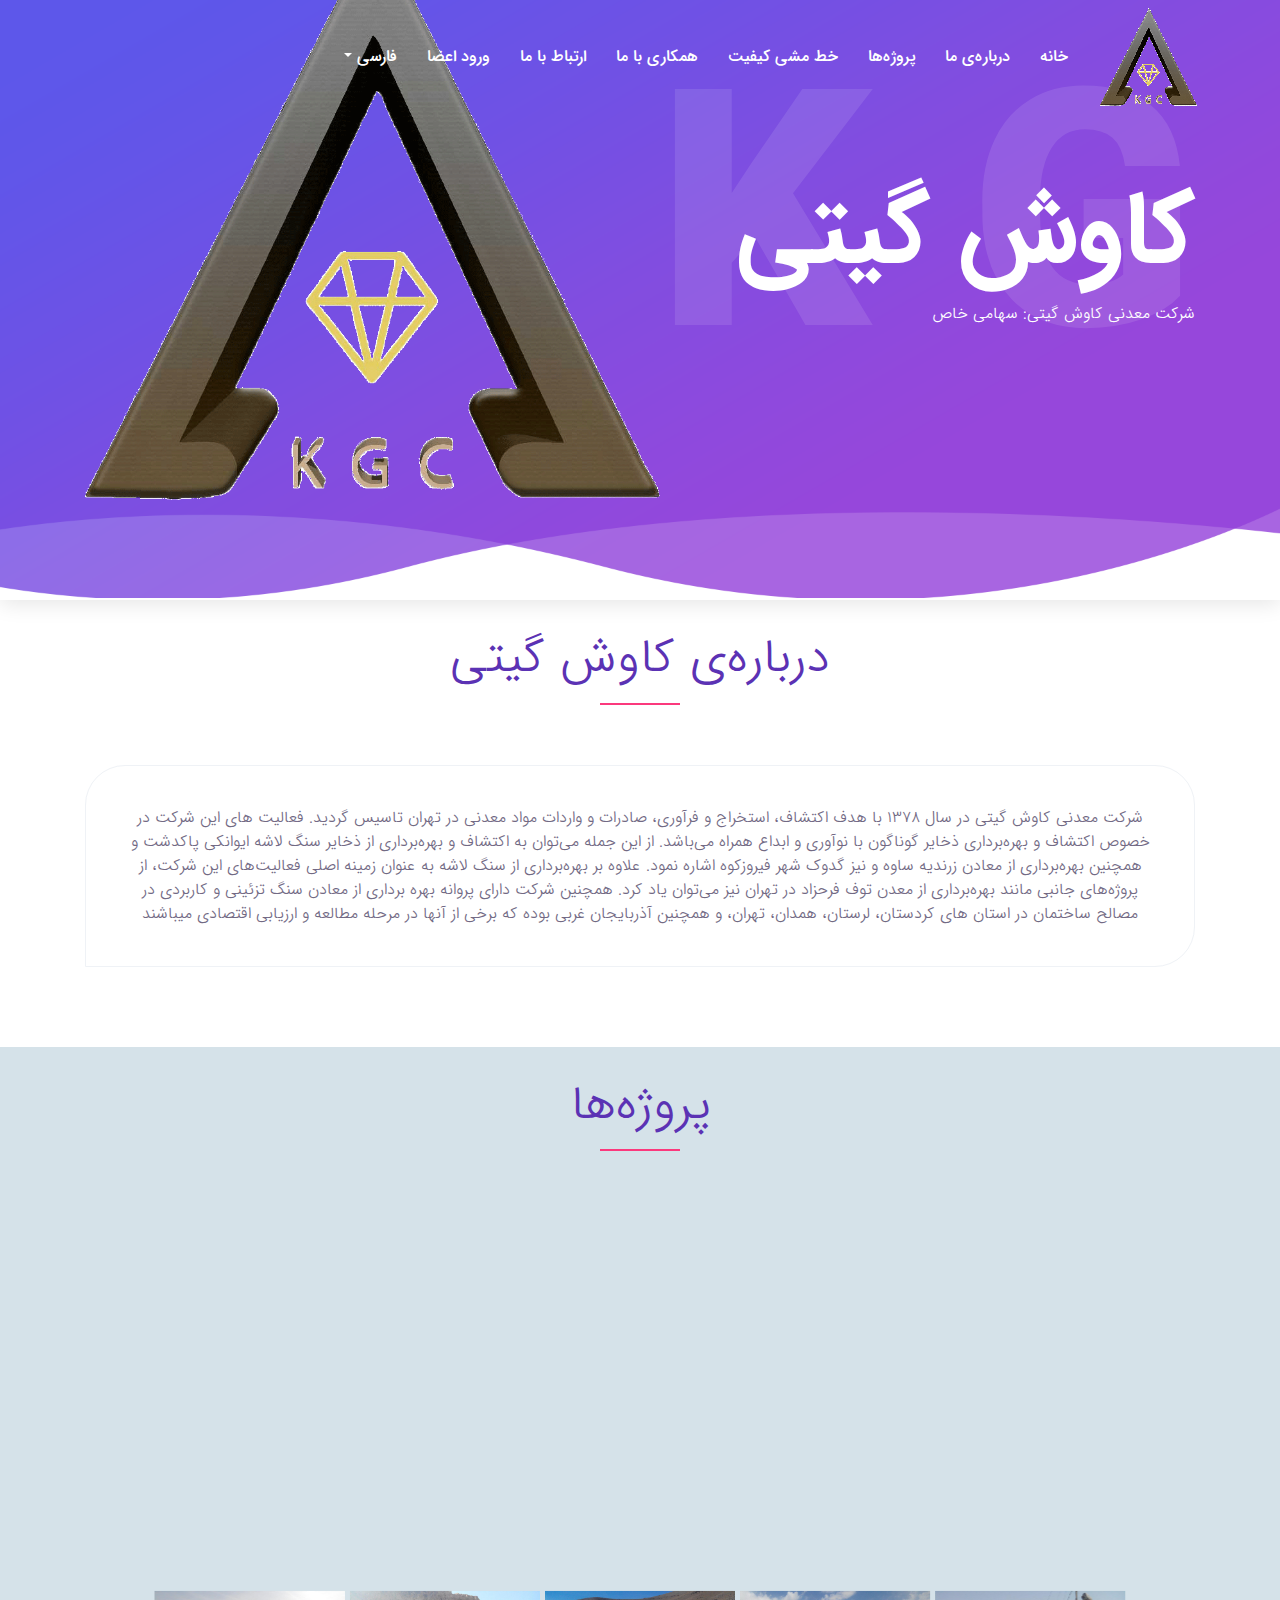
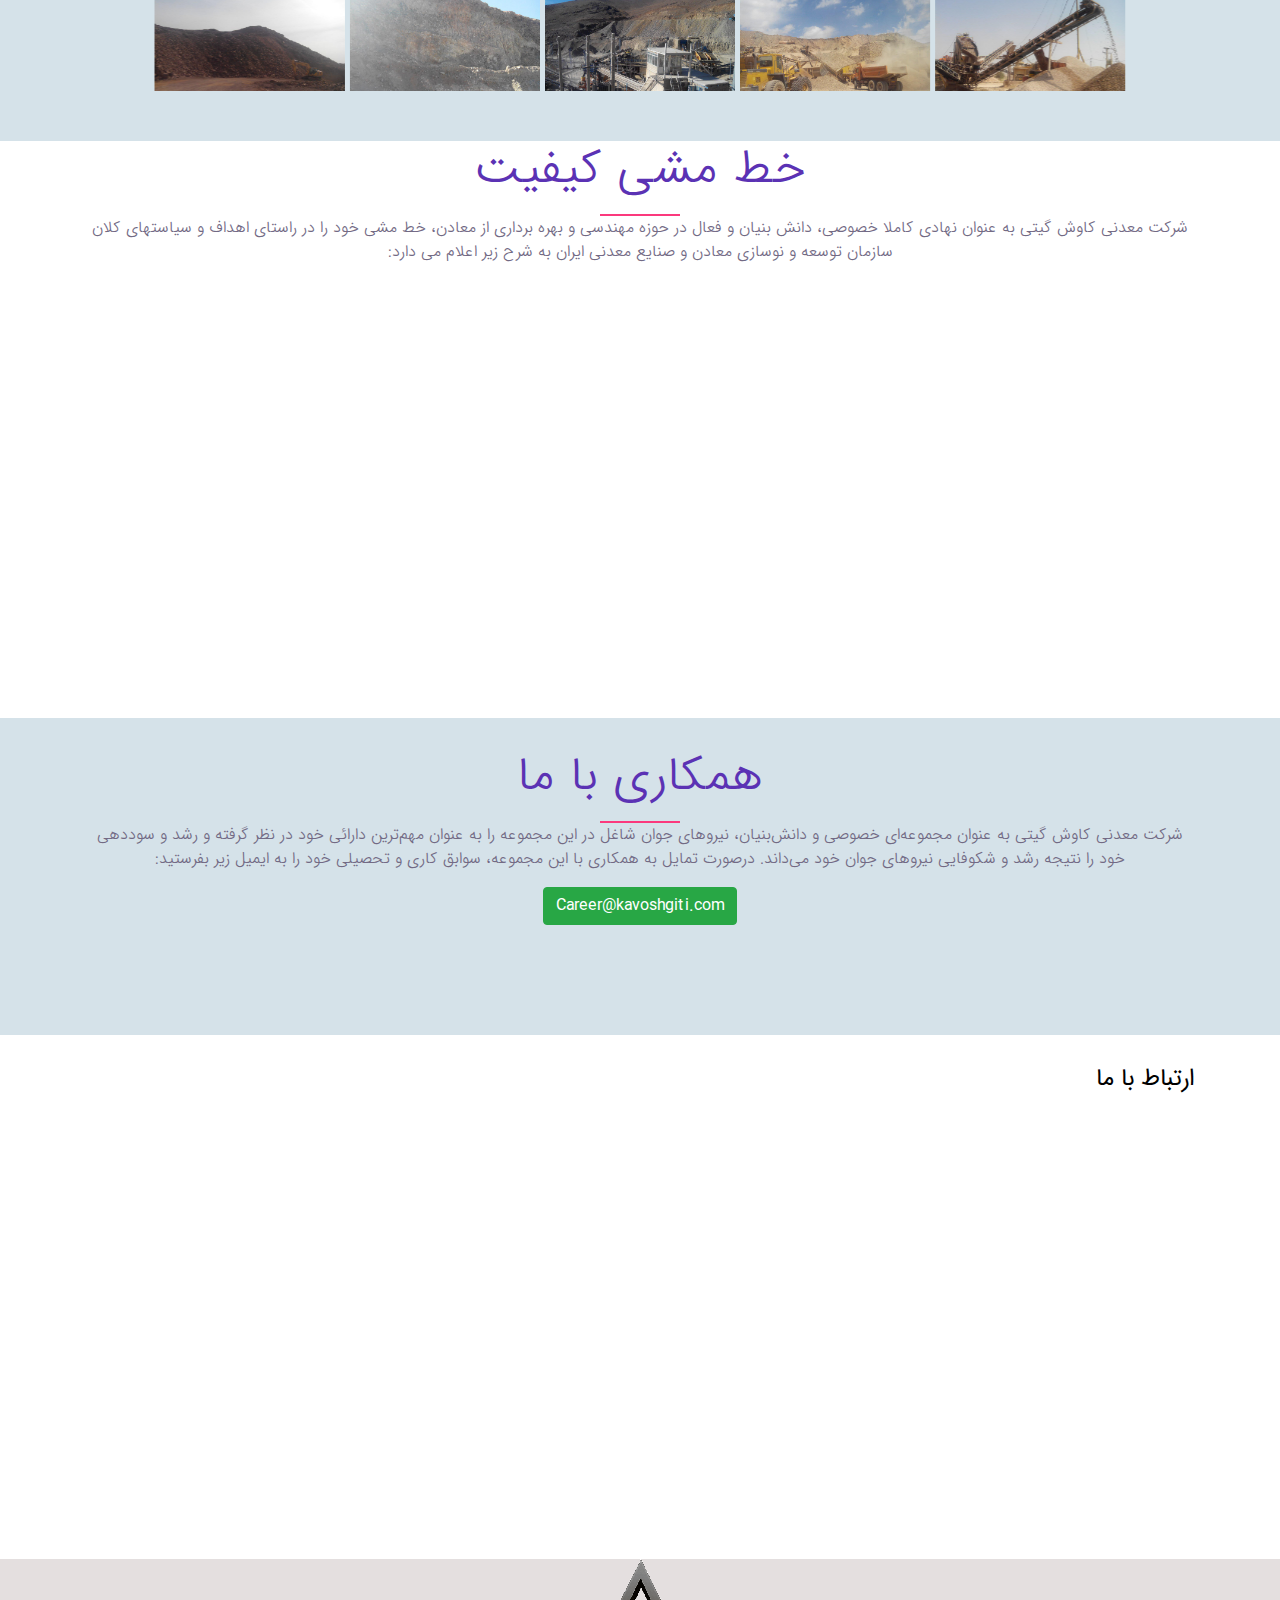
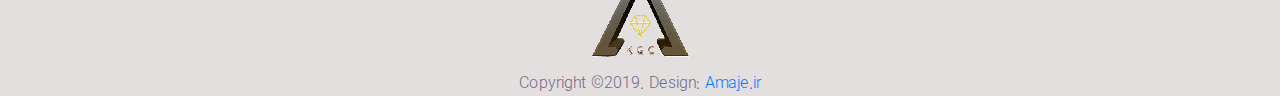
==== commit ea81033e: "replace content of kavosh giti" ====
--- a/index.html
+++ b/index.html
@@ -4,9 +4,10 @@
     <meta charset="UTF-8">
     <meta http-equiv="X-UA-Compatible" content="IE=edge">
     <meta name="viewport" content="width=device-width, initial-scale=1, shrink-to-fit=no">
-    <!-- The above 4 meta tags *must* come first in the head; any other head content must come *after* these tags -->
     <!-- Title -->
-    <title>ایران چکاپ: آزمایش پزشکی و درمان در ایران</title>
+    <title>
+      کاوش گیتی (شرکت معدنی استخراج، فرآوری، صادرات، واردات) - سهامی خاص
+    </title>
     <!-- Favicon -->
     <link rel="icon" href="img/core-img/favicon.ico">
     <!-- Core Stylesheet -->
@@ -14,20 +15,20 @@
     <!-- Responsive CSS -->
     <link href="css/responsive.css" rel="stylesheet">
     <link href="css/bootstrap-rtl.css" rel="stylesheet">
-    <meta name="description" content="ایران چکاپ- آزمایش پزشکی در ایران" />
+    <meta name="description" content="کاوش گیتی (شرکت معدنی استخراج، فرآوری، صادرات، واردات) - سهامی خاص" />
     <!-- Twitter Card data -->
     <meta name="twitter:card" content="summary">
     <meta name="twitter:site" content="@irancheckup">
-    <meta name="twitter:title" content="ایران چکاپ">
-    <meta name="twitter:description" content="ایران چکاپ- آزمایش پزشکی در ایران">
+    <meta name="twitter:title" content="شرکت معدنی کاوش گیتی">
+    <meta name="twitter:description" content="کاوش گیتی (شرکت معدنی استخراج، فرآوری، صادرات، واردات) - سهامی خاص">
     <!-- Twitter Summary card images must be at least 120x120px -->
     <meta name="twitter:image" content="http://www.irancheckup.ir/image.jpg">
     <!-- Open Graph data -->
-    <meta property="og:title" content="ایران چکاپ" />
+    <meta property="og:title" content="شرکت معدنی کاوش گیتی" />
     <meta property="og:type" content="article" />
-    <meta property="og:url" content="http://www.irancheckup.ir/" />
-    <meta property="og:image" content="http://www.irancheckup.ir/image.jpg" />
-    <meta property="og:description" content="ایران چکاپ- آزمایش پزشکی در ایران" />
+    <meta property="og:url" content="http://www.avoshgiti.com/" />
+    <meta property="og:image" content="http://www.kavoshgiti.com/core-img/logo.png" />
+    <meta property="og:description" content="کاوش گیتی (شرکت معدنی استخراج، فرآوری، صادرات، واردات) - سهامی خاص" />
 </head>
 <body>
     <!-- Preloader Start -->
@@ -57,32 +58,32 @@
                         </li>
                         <li class="nav-item">
                           <a class="nav-link" href="#about">
-                            چرا ایران چکاپ؟
-                          </a>
-                        </li>
-                        <li class="nav-item">
-                          <a class="nav-link" href="#reservation">
-                            پذیرش اینترنتی
-                          </a>
-                        </li>
-                        <li class="nav-item">
-                          <a class="nav-link" href="#features">
-                            درمان در ایران
-                          </a>
-                        </li>
-                        <li class="nav-item">
-                          <a class="nav-link" href="#screenshot">
-                            تصاویر
+                            درباره‌ی ما
+                          </a>
+                        </li>
+                        <li class="nav-item">
+                          <a class="nav-link" href="#projects">
+                            پروژه‌ها
+                          </a>
+                        </li>
+                        <li class="nav-item">
+                          <a class="nav-link" href="#quality">
+                            خط مشی کیفیت
+                          </a>
+                        </li>
+                        <li class="nav-item">
+                          <a class="nav-link" href="#cooperation">
+                            همکاری با ما
                           </a>
                         </li>
                         <li class="nav-item">
                           <a class="nav-link" href="#contact">
-                            تماس با ما
-                          </a>
-                        </li>
-                        <li class="nav-item">
-                          <a class="nav-link" href="#rule">
-                            شرایط و ضوابط
+                            ارتباط با ما
+                          </a>
+                        </li>
+                        <li class="nav-item">
+                          <a class="nav-link" href="https://saturn.talahost.com:2096/">
+                            ورود اعضا
                           </a>
                         </li>
                         <li class="nav-item dropdown">
@@ -90,14 +91,8 @@
                             فارسی
                           </a>
                           <div class="dropdown-menu">
-                            <a class="dropdown-item" href="en/index.html">
+                            <a class="dropdown-item" href="#">
                               English
-                            </a>
-                            <a class="dropdown-item" href="#">
-                              Deutsch
-                            </a>
-                            <a class="dropdown-item" href="#">
-                              العربیة
                             </a>
                           </div>
                         </li>
@@ -117,13 +112,13 @@
               <div class="col-12 col-md">
                 <div class="wellcome-heading">
                   <h2>
-                    ایران چکاپ
+                    کاوش گیتی
                   </h2>
                   <h3>
-                    ا چ
+                    K G
                   </h3>
                   <p>
-                    آزمایش پزشکی و درمان در ایران
+                    شرکت معدنی کاوش گیتی: سهامی خاص
                   </p>
                 </div>
               </div>
@@ -131,179 +126,150 @@
         </div>
         <!-- Welcome thumb -->
         <div class="welcome-thumb wow fadeInDown" data-wow-delay="0.5s">
-            <img src="img/bg-img/doctors-homepage.png" alt="">
+            <img src="img/bg-img/background.png" alt="">
         </div>
     </section>
     <!-- ***** Welcome Area End ***** -->
-    <!-- ***** Special Area Start ***** -->
+    <!-- ***** About Start ***** -->
     <section class="special-area bg-white section_padding_30_50" id="about">
         <div class="container">
             <div class="row">
                 <div class="col-12">
                     <!-- Section Heading Area -->
                     <div class="section-heading text-center">
-                        <h2>چرا ایران چکاپ؟</h2>
+                        <h2>درباره‌ی کاوش گیتی</h2>
                         <div class="line-shape"></div>
                     </div>
                 </div>
             </div>
-
             <div class="row">
                 <!-- Single Special Area -->
-                <div class="col-12 col-md-4">
+                <div class="col-12 col-md-12">
                     <div class="single-special text-center wow fadeInUp" data-wow-delay="0.2s">
-                        <div class="single-icon">
-                            <i class="ti-target" aria-hidden="true"></i>
-                        </div>
-                        <h4>چکاپ کامل</h4>
-                        <p>
-							زیر نظر پزشکان متخصص، بدن خود را به طور کامل چکاپ کنید.
-                        </p>
-                        <p style="height:10px;"></p>
-                        <a class="btn btn-success" href="#">
-                          ثبت نام کنید.
-                        </a>
-                    </div>
-                </div>
-                <!-- Single Special Area -->
-                <div class="col-12 col-md-4">
-                    <div class="single-special text-center wow fadeInUp" data-wow-delay="0.4s">
-                        <div class="single-icon">
-                            <i class="ti-palette" aria-hidden="true"></i>
-                        </div>
-                        <h4>ویزیت دکتر</h4>
-                        <p>
-							اگر مشکل خاصی دارید، به راحتی به پزشکان فوق تخصص دسترسی پیدا کنید.
-					              </p>
-                        <p style="height:10px;"></p>
-                        <a class="btn btn-success" href="#">
-                          ثبت نام کنید.
-                        </a>
-                    </div>
-                </div>
-                <!-- Single Special Area -->
-                <div class="col-12 col-md-4">
-                    <div class="single-special text-center wow fadeInUp" data-wow-delay="0.6s">
-                        <div class="single-icon">
-                            <i class="ti-settings" aria-hidden="true"></i>
-                        </div>
-                        <h4>مشاوره با دکتر</h4>
-                        <p>
-			                   درباره خودتان با پزشکان متخصص ایران چکاپ مشورت کنید.
-						            </p>
-                        <p style="height:10px;"></p>
-                        <a class="btn btn-success" href="#">
-                          ثبت نام کنید.
-                        </a>
-                    </div>
-                </div>
-            </div>
-            <div class="row">
-                <!-- Single Cool Fact-->
-                <div class="col-12 col-md-4 col-lg-4">
-                    <div class="single-cool-fact d-flex justify-content-center wow fadeInUp" data-wow-delay="0.2s">
-                        <div class="counter-area">
-                            <h3><span class="counter">90</span></h3>
-                        </div>
-                        <div class="cool-facts-content">
-                            <i class="ion-ios-person-outline"></i>
-                            <p> چکاپ کامل </p>
-                        </div>
-                    </div>
-                </div>
-
-                <!-- Single Cool Fact-->
-                <div class="col-12 col-md-4 col-lg-4">
-                    <div class="single-cool-fact d-flex justify-content-center wow fadeInUp" data-wow-delay="0.6s">
-                        <div class="counter-area">
-                            <h3><span class="counter">40</span></h3>
-                        </div>
-                        <div class="cool-facts-content">
-                            <i class="ion-ios-list-outline"></i>
-                            <p> ویزیت دکتر </p>
-                        </div>
-                    </div>
-                </div>
-                <!-- Single Cool Fact-->
-                <div class="col-12 col-md-4 col-lg-4">
-                    <div class="single-cool-fact d-flex justify-content-center wow fadeInUp" data-wow-delay="0.8s">
-                        <div class="counter-area">
-                            <h3><span class="counter">10</span></h3>
-                        </div>
-                        <div class="cool-facts-content">
-                            <i class="ion-ios-cog-outline"></i>
-                            <p> مشاوره با دکتر </p>
-                        </div>
+                        <p>
+                            شرکت معدنی کاوش گیتی در سال ۱۳۷۸ با هدف اکتشاف، استخراج و فرآوری، صادرات و واردات مواد معدنی در تهران تاسیس گردید. فعالیت های این شرکت در خصوص اکتشاف و بهره‌برداری ذخایر گوناگون با نوآوری و ابداع همراه می‌­باشد. از این جمله می‌توان به اکتشاف و بهره‌برداری از ذخایر سنگ لاشه ایوانکی پاکدشت و همچنین بهره­‌برداری از معادن زرندیه ساوه و نیز گدوک شهر فیروزکوه اشاره نمود. علاوه بر بهره‌‌برداری از سنگ لاشه به عنوان زمینه اصلی فعالیت‌های این شرکت، از پروژه‌‌های جانبی مانند بهره‌برداری از معدن توف فرحزاد در تهران نیز می‌توان یاد کرد.
+                            همچنین شرکت دارای پروانه بهره برداری از معادن سنگ تزئینی و کاربردی در مصالح ساختمان در استان های کردستان، لرستان، همدان، تهران، و همچنین آذربایجان غربی بوده که برخی از آنها  در مرحله مطالعه و  ارزیابی اقتصادی می­باشند
+                        </p>
                     </div>
                 </div>
             </div>
         </div>
     </section>
-    <!-- ***** Special Area End ***** -->
-    <!-- Reservation Start ***** -->
-  	<section class="special-area section_padding_0_50" id="reservation">
-      <div class="special_description_area mt-150 section_padding_50" style="background-color: #d5e2e9;">
+    <!-- ***** About End ***** -->
+    <!-- Projects Start ***** -->
+  	<section id="projects">
+      <div class="section_padding_30_50" style="background-color: #d5e2e9;">
         <div class="container">
           <div class="row">
-            <div class="col-lg-6 col-xl-5 ml-xl-auto">
-              <div class="special_description_content">
-                  <h2>پذیرش اینترنتی</h2>
-                  <p>
-				         فقط با طی چند مرحلۀ کوتاه، اینترنتی پذیرش بگیرید.
-    							</p>
-                  <div class="app-download-area">
-                      <div class="app-download-btn wow fadeInUp" data-wow-delay="0.2s">
-                          <!-- Google Store Btn -->
-                          <a href="#">
-                              <i class="fa fa-user-md"></i>
-                              <p class="mb-0"><span>رزرو نوبت دکتر</p>
-                          </a>
-                      </div>
-                      <div class="app-download-btn wow fadeInDown" data-wow-delay="0.4s">
-                          <!-- Apple Store Btn -->
-                          <a href="#">
-                              <i class="fa fa-ambulance"></i>
-                              <p class="mb-0"><span>پذیرش آزمایش</p>
-                          </a>
-                      </div>
-                  </div>
-              </div>
-            </div>
-            <div class="col-lg-6">
-              <div class="special_description_img">
-                  <img src="img/bg-img/reserve.jpg" alt="">
+            <div class="container-fluid">
+                <div class="row">
+                  <div class="col-12">
+                      <!-- Heading Text -->
+                      <div class="section-heading text-center">
+                          <h2>
+                            پروژه‌ها
+                          </h2>
+                          <div class="line-shape"></div>
+                      </div>
+                  </div>
+                  <div class="col-12">
+                                      <!-- Jssor Slider -->
+                  <div id="jssor_1" class="wow slideInRight" data-wow-delay="0.1s">
+                    <!-- Loading Screen -->
+                    <div class="slides" data-u="slides" >
+                      <div>
+                        <img data-u="image" src="img/projects/Farahzad-s-Tuff-Mine-facilities.jpg" />
+                        <img data-u="thumb" src="img/projects/Farahzad-s-Tuff-Mine-facilities.jpg" />
+                        <div class="text-center slide-text">
+                          تاسیسات معدن توف فرحزاد
+                        </div>
+                      </div>
+                      <div>
+                        <img data-u="image" src="img/projects/Production-plant-of-aggregates-in-firoozkooh-s-mine.jpg" />
+                        <img data-u="thumb" src="img/projects/Production-plant-of-aggregates-in-firoozkooh-s-mine.jpg" />
+                        <div class="text-center slide-text">
+                          خط تولید مصالح سنگی معدن فیروز کوه
+                        </div>
+                      </div>
+                      <div>
+                        <img data-u="image" src="img/projects/Production-Plant-of-aggregates-in-Pakdasht-s-mine.jpg" />
+                        <img data-u="thumb" src="img/projects/Production-Plant-of-aggregates-in-Pakdasht-s-mine.jpg" />
+                        <div class="text-center slide-text">
+                          خط تولید مصالح سنگی معدن پاکدشت
+                        </div>
+                      </div>
+                      <div>
+                        <img data-u="image" src="img/projects/Production-plant-of-aggregates-in-Saveh-s-mine.jpg" />
+                        <img data-u="thumb" src="img/projects/Production-plant-of-aggregates-in-Saveh-s-mine.jpg" />
+                        <div class="text-center slide-text">
+                          خط تولید مصالح سنگی معدن ساوه
+                        </div>
+                      </div>
+                      <div>
+                        <img data-u="image" src="img/projects/Stockpile-of-Pakdasht-s-mine.jpg" />
+                        <img data-u="thumb" src="img/projects/Stockpile-of-Pakdasht-s-mine.jpg" />
+                        <div class="text-center slide-text">
+                          ذخیره معدن پاکدشت
+                        </div>
+                      </div>
+                      <div>
+                        <img data-u="image" src="img/projects/working-bench-of-Saveh-s-Mine.jpg" />
+                        <img data-u="thumb" src="img/projects/working-bench-of-Saveh-s-Mine.jpg" />
+                        <div class="text-center slide-text">
+                          پله کار استخراجی معدن ساوه
+                        </div>
+                      </div>
+                    </div>
+                    <!-- Thumbnail Navigator -->
+                    <div data-u="thumbnavigator" class="jssort101" data-autocenter="1" data-scale-bottom="0.75">
+                      <div data-u="slides">
+                        <div data-u="prototype" class="p jssor-prototype">
+                          <div data-u="thumbnailtemplate" class="t"></div>
+                        </div>
+                      </div>
+                    </div>
+                    <!-- Arrow Navigator -->
+                    <div data-u="arrowleft" class="jssora106" data-scale="0.75">
+                    </div>
+                    <div data-u="arrowright" class="jssora106" data-scale="0.75">
+                    </div>
+                  </div>
+                </div>
               </div>
             </div>
           </div>
         </div>
       </div>
   	</section>
-    <!-- Reservation End ***** -->
-    <!-- ***** In Iran Details Start ***** -->
-    <section class="awesome-feature-area bg-white section_padding_50_150 clearfix" id="features">
-        <div class="container">
+    <!-- Projects End ***** -->
+    <!-- ***** Quality Start ***** -->
+    <section class="bg-white clearfix" id="quality">
+        <div class="container section_padding_20">
             <div class="row">
                 <div class="col-12">
                     <!-- Heading Text -->
                     <div class="section-heading text-center">
-                        <h2>درمان در ایران</h2>
+                        <h2>
+                          خط مشی کیفیت
+                        </h2>
                         <div class="line-shape"></div>
-                    </div>
-                </div>
-            </div>
-
+                        <p>
+                          شرکت معدنی کاوش گیتی به عنوان نهادی کاملا خصوصی، دانش بنیان و فعال در حوزه مهندسی و بهره برداری از معادن، خط مشی خود را در راستای اهداف و سیاستهای کلان سازمان توسعه و نوسازی معادن و صنایع معدنی ایران به شرح زیر اعلام می دارد:
+                        </p>
+                    </div>
+                </div>
+            </div>
             <div class="row">
                 <!-- Single Feature Start -->
                 <div class="col-12 col-sm-6 col-lg-6">
                     <div class="single-feature wow fadeInRight"
                     data-wow-delay="0.1s">
-                        <i class="ti-user" aria-hidden="true"></i>
-                        <h5>چکاپ چیست؟</h5>
-                        <p>
-                          توضیح مختصری درباره چیستی چکاپ. به همراه لینک های آن
-                          <a href="#">
-                            ادامه
-                          </a>
+                        <i class="ti-map-alt" aria-hidden="true"></i>
+                        <h5>
+                          توسعه پایدار
+                        </h5>
+                        <p>
+                          توسعه پایدار و رعایت مسائل زیست محیطی در چارچوب قوانین و مقررات کشور
                         </p>
                     </div>
                 </div>
@@ -311,13 +277,12 @@
                 <div class="col-12 col-sm-6 col-lg-6">
                     <div class="single-feature wow fadeInLeft"
                     data-wow-delay="0.4s">
-                        <i class="ti-image" aria-hidden="true"></i>
-                        <h5>قوانین پزشکی</h5>
-                        <p>
-                          توضیح مختصری درباره قوانین پزشکی و لینک های آن
-                          <a href="#">
-                            ادامه
-                          </a>
+                        <i class="ti-star" aria-hidden="true"></i>
+                        <h5>
+                          تامین رضایت
+                        </h5>
+                        <p>
+                          تامین رضایت طرفهای ذینفع از جمله سازمانهای بالادستی، کارکنان و مشتریان از طریق ارتقاء کیفیت دقت و سرعت در اجرای تمامی فعالیتها
                         </p>
                     </div>
                 </div>
@@ -325,13 +290,12 @@
                 <div class="col-12 col-sm-6 col-lg-6">
                     <div class="single-feature wow fadeInRight"
                     data-wow-delay="0.2s">
-                        <i class="ti-server" aria-hidden="true"></i>
-                        <h5>مراکز پزشکی ایران</h5>
-                        <p>
-                          فهرستی از مراکز پزشکی ایران و لینک های آن
-                          <a href="#">
-                            ادامه
-                          </a>
+                        <i class="ti-search" aria-hidden="true"></i>
+                        <h5>
+                          روش‌های نوین
+                        </h5>
+                        <p>
+                          بکارگیری روشهای نوین استخراج و فناوری های جدید به منظور استحصال عناصر نادر و مواد معدنی کم عیار
                         </p>
                     </div>
                 </div>
@@ -339,105 +303,63 @@
                 <div class="col-12 col-sm-6 col-lg-6">
                     <div class="single-feature wow fadeInLeft"
                     data-wow-delay="0.5s">
-                        <i class="ti-text" aria-hidden="true"></i>
-                        <h5>تازه های پزشکی</h5>
-                        <p>
-                          آخرین اخبار مرتبط با پزشکی در ایران و جهان
-                          <a href="#">
-                            ادامه
-                          </a>
-                        </p>
-                    </div>
-                </div>
-
-            </div>
-
+                        <i class="ti-medall-alt" aria-hidden="true"></i>
+                        <h5>
+                          ارزش افزوده
+                        </h5>
+                        <p>
+                          تکمیل زنجیره تولید با هدف ایجاد ارزش افزوده
+                        </p>
+                    </div>
+                </div>
+                <!-- Single Feature Start -->
+                <div class="col-12 col-sm-12 col-lg-12">
+                    <div class="single-feature wow fadeInLeft"
+                    data-wow-delay="0.4s">
+                        <i class="ti-user" aria-hidden="true"></i>
+                        <h5>
+                          سرمایه انسانی
+                        </h5>
+                        <p>
+                          تاکید بر شایسته محوری، بهبود سطح دانش و مهارت کارکنان و ایجاد زمینه های ارتقاء جایگاه شرکت از طریق توسعه سرمایه های انسانی
+                        </p>
+                    </div>
+                </div>
+            </div>
         </div>
     </section>
-    <!-- ***** In Iran Details End ***** -->
-    <!-- ***** Video Area Start *****
-    <div class="video-section">
-        <div class="container">
-            <div class="row">
-                <div class="col-12">
-                    <div class="video-area" style="background-image: url(img/bg-img/video.jpg);">
-                        <div class="video-play-btn">
-                            <a href="#" class="video_btn"><i class="fa fa-play" aria-hidden="true"></i></a>
-                        </div>
-                    </div>
-                </div>
-            </div>
-        </div>
-    </div>
-    <!-- ***** Video Area End ***** -->
-    <!-- ***** Images Lab Start ***** -->
-    <section class="images-lab section_padding_30_50 clearfix" id="screenshot">
+    <!-- ***** Quality End ***** -->
+    <!-- ***** Cooperation Start ***** -->
+    <section class="images-lab section_padding_30_50 clearfix" id="cooperation">
         <div class="container">
             <div class="row">
                 <div class="col-12 text-center">
                     <!-- Heading Text  -->
                     <div class="section-heading">
-                        <h2>تصاویری از آزمایشگاه ها</h2>
+                        <h2>
+                          همکاری با ما
+                        </h2>
                         <div class="line-shape"></div>
-                    </div>
-                </div>
-            </div>
-        </div>
-        <div class="container-fluid">
-            <div class="row">
-              <!-- Jssor Slider -->
-              <div id="jssor_1" class="wow slideInRight" data-wow-delay="0.1s">
-                <!-- Loading Screen -->
-                <div class="slides" data-u="slides" >
-                  <div>
-                      <img data-u="image" src="img/scr-img/medical_lab_1.jpg" />
-                      <img data-u="thumb" src="img/scr-img/medical_lab_1.jpg" />
-                  </div>
-                  <div>
-                      <img data-u="image" src="img/scr-img/medical_lab_1.jpg" />
-                      <img data-u="thumb" src="img/scr-img/medical_lab_1.jpg" />
-                  </div>
-                  <div>
-                      <img data-u="image" src="img/scr-img/medical_lab_1.jpg" />
-                      <img data-u="thumb" src="img/scr-img/medical_lab_1.jpg" />
-                  </div>
-                  <div>
-                      <img data-u="image" src="img/scr-img/medical_lab_1.jpg" />
-                      <img data-u="thumb" src="img/scr-img/medical_lab_1.jpg" />
-                  </div>
-                  <div>
-                      <img data-u="image" src="img/scr-img/medical_lab_1.jpg" />
-                      <img data-u="thumb" src="img/scr-img/medical_lab_1.jpg" />
-                  </div>
-                  <div>
-                      <img data-u="image" src="img/scr-img/medical_lab_1.jpg" />
-                      <img data-u="thumb" src="img/scr-img/medical_lab_1.jpg" />
-                  </div>
-                </div>
-                <!-- Thumbnail Navigator -->
-                <div data-u="thumbnavigator" class="jssort101" data-autocenter="1" data-scale-bottom="0.75">
-                  <div data-u="slides">
-                    <div data-u="prototype" class="p jssor-prototype">
-                      <div data-u="thumbnailtemplate" class="t"></div>
-                    </div>
-                  </div>
-                </div>
-                <!-- Arrow Navigator -->
-                <div data-u="arrowleft" class="jssora106" data-scale="0.75">
-                </div>
-                <div data-u="arrowright" class="jssora106" data-scale="0.75">
-                </div>
-              </div>
+                        <p>
+                            شرکت معدنی کاوش گیتی به عنوان مجموعه‌ای خصوصی و دانش‌بنیان، نیروهای جوان شاغل در این مجموعه را به عنوان مهم‌ترین دارائی خود در نظر گرفته و رشد و سوددهی خود را نتیجه رشد و شکوفایی نیروهای جوان خود می‌داند. درصورت تمایل به همکاری با این مجموعه، سوابق کاری و تحصیلی خود را به ایمیل زیر بفرستید:
+                        </p>
+                        <a href="mailto:Career@kavoshgiti.com" class="btn btn-success">
+                          Career@kavoshgiti.com
+                        </a>
+                    </div>
+                </div>
             </div>
         </div>
     </section>
-    <!-- ***** Images Lab End *****====== -->
-    <!-- ***** contact *****====== -->
+    <!-- ***** Cooperation End *****====== -->
+    <!-- ***** Contact Start *****====== -->
      <section class="contact section_padding_30_50 clearfix" id="contact">
       <div class="container">
         <div class="row align-items-center">
           <div class="col-12 col-md">
-            <h4>تماس با ما</h4>
+            <h4>
+              ارتباط با ما
+            </h4>
             <div class="row">
               <div class="col-12 col-lg-8 wow fadeInRight" data-wow-delay="0.2s">
                 <form>
@@ -461,36 +383,12 @@
 
                   </div>
                   <div class="row">
-                    <div class="col-12 col-sm-6 col-lg-6">
+                    <div class="col-12 col-sm-12 col-lg-12">
                       <div class="form-group">
                         <label for="subjectInput">
                           عنوان پیام شما
                         </label>
                         <input type="text" class="form-control" id="subjectInput">
-                      </div>
-                    </div>
-                    <div class="col-12 col-sm-6 col-lg-6">
-                      <div class="form-group">
-                        <label for="categoryInput">
-                          پیام شما در چه ارتباطی است؟
-                        </label>
-                        <select class="form-control" id="categoryInput">
-                          <option>
-                            سوال درباره پذیرش اینترنتی
-                          </option>
-                          <option>
-                            درخواست مشاوره با پزشک
-                          </option>
-                          <option>
-                            ارائه انتقاد یا پیشنهاد درباره کار
-                          </option>
-                          <option>
-                            گزارش مشکل در سایت
-                          </option>
-                          <option>
-                            موارد دیگر
-                          </option>
-                        </select>
                       </div>
                     </div>
                   </div>
@@ -518,17 +416,18 @@
                   </div>
                   <div class="card-body">
                     <!--Google map-->
-                    <iframe src="https://www.google.com/maps/embed?pb=!1m18!1m12!1m3!1d3239.7407308863512!2d51.38289708526976!3d35.70799728018803!2m3!1f0!2f0!3f0!3m2!1i1024!2i768!4f13.1!3m3!1m2!1s0x3f8e00dcf216968f%3A0xe37172252c0df8b0!2z2KjbjNmF2KfYsdiz2KrYp9mGINin2YXYp9mFINiu2YXbjNmG24wgKNix2Ycp!5e0!3m2!1sfa!2s!4v1549020685977"
+                    <iframe src="https://www.google.com/maps/embed?pb=!1m18!1m12!1m3!1d1618.098983786282!2d51.41191962673363!3d35.79507299676932!2m3!1f0!2f0!3f0!3m2!1i1024!2i768!4f13.1!3m3!1m2!1s0x0%3A0x0!2zMzXCsDQ3JzQyLjMiTiA1McKwMjQnNDYuMSJF!5e0!3m2!1sen!2s!4v1576308950666!5m2!1sen!2s" 
                     height="150" frameborder="0" style="width: 100%; border:0" allowfullscreen>
                     </iframe>
                     <p>
-                      تهران- بیمارستان امام خمینی
+                      تهران، محمودیه، کوچه آبان، پلاک ۸، شرکت معدنی کاوش گیتی
                     </p>
                     <p>
-                      کد پستی: 1245
+                      ایمیل: info@kavoshgiti.com
                     </p>
                     <p>
-                      تلفن: +98-21-4568445
+                      تلفن: 
+                      02122390831
                     </p>
                   </div>
                 </div>
@@ -538,218 +437,16 @@
         </div>
       </div>
      </section>
-    <!-- ***** contact *****====== -->
-    <!-- *****Terms & Conditions *****====== -->
-       <section class="rules section_padding_30_50  clearfix" id="rule">
-         <div class="container ">
-            <div class="row  align-items-center">
-                <div class="col-12 col-md">
-                  <div class="rules-heading">
-                    <h4>شرایط و ضوابط </h4>
-                    <p>رعایت این قوانین الزامی است.</p>
-                  </div>
-                </div>
-            </div>
-        </div>
-       </section>
-    <!-- ***** Terms & Conditions *****====== -->
+    <!-- ***** Contact End *****====== -->
     <!-- ***** Footer Area Start ***** -->
-    <footer class="footer-social-icon text-center section_padding_70 clearfix">
+    <footer class="footer-social-icon text-center section_padding_20 clearfix">
       <!-- footer logo -->
       <div class="footer-text">
-         <img src="img/core-img/Logo-v.png" alt="">
-      </div>
-      <!-- social icon-->
-      <div class="footer-social-icon">
-          <a href="#"> <i class="fa fa-twitter" aria-hidden="true"></i></a>
-          <a href="#"> <i class="fa fa-facebook" aria-hidden="true"></i></a>
-          <a href="#"> <i class="fa fa-telegram" aria-hidden="true"></i></a>
-          <a href="#"> <i class="fa fa-whatsapp" aria-hidden="true"></i></a>
-          <a href="#"> <i class="fa fa-instagram" aria-hidden="true"></i></a>
-      </div>
-      <!-- Foooter Text-->
-      <div class="row footer-menu">
-        <div class="col-6 col-md-3">
-          <h5>
-             خدمات ما
-          </h5>
-          <ul>
-            <li>
-              <a href="#">
-                پذیرش چکاپ
-              </a>
-            </li>
-            <li>
-              <a href="#">
-                رزرو نوبت دکتر
-              </a>
-            </li>
-            <li>
-              <a href="#">
-                مشاوره با دکتر
-              </a>
-            </li>
-          </ul>
-          <h5>
-             قوانین و مقررات
-          </h5>
-          <ul>
-            <li>
-              <a href="#">
-                قوانین سایت
-              </a>
-            </li>
-            <li>
-              <a href="#">
-                 قوانین ایران
-              </a>
-            </li>
-            <li>
-              <a href="#">
-                 قوانین بین المللی
-              </a>
-            </li>
-          </ul>
-        </div>
-        <div class="col-6 col-md-3">
-          <h5>
-             آموزش
-          </h5>
-          <ul>
-            <li>
-              <a href="#">
-                تعریف چکاپ
-              </a>
-            </li>
-            <li>
-              <a href="#">
-                سطوح چکاپ
-              </a>
-            </li>
-            <li>
-              <a href="#">
-                مراحل چکاپ
-              </a>
-            </li>
-            <li>
-              <a href="#">
-                 بیماری های مسری
-              </a>
-            </li>
-            <li>
-              <a href="#">
-                 واکسیناسیون
-              </a>
-            </li>
-            <li>
-              <a href="#">
-                 اسکن کامل سرطان
-              </a>
-            </li>
-          </ul>
-          <h5>
-            هزینه ها
-          </h5>
-          <ul>
-            <li>
-              <a href="#">
-                 هزینه های درمانی در جهان
-              </a>
-            </li>
-            <li>
-              <a href="#">
-                هزینه های درمانی ایران چکاپ
-              </a>
-            </li>
-            <li>
-              <a href="#">
-                هزینه های ما
-              </a>
-            </li>
-          </ul>
-        </div>
-        <div class="col-6 col-md-3">
-          <h5>
-               اخبار و تازه ها
-          </h5>
-          <ul>
-            <li>
-              <a href="#">
-                 اخبار سایت
-              </a>
-            </li>
-            <li>
-              <a href="#">
-                  تازه های پزشکی جهان
-              </a>
-            </li>
-            <li>
-              <a href="#">
-                   تازه های پزشکی ایران
-              </a>
-            </li>
-          </ul>
-          <h5>
-            سازمان ها
-          </h5>
-          <ul>
-            <li>
-              <a href="#">
-                مراکز درمانی ایران
-              </a>
-            </li>
-            <li>
-              <a href="#">
-                مراکز طرف قرارداد
-              </a>
-            </li>
-          </ul>
-        </div>
-        <div class="col-6 col-md-3">
-          <h5>
-             تماس با ما
-          </h5>
-          <ul>
-            <li>
-              <a href="#">
-                اطلاعات تماس
-              </a>
-            </li>
-            <li>
-              <a href="#">
-                فرم تماس
-              </a>
-            </li>
-            <h5>
-              درباره ما
-            </h5>
-            <ul>
-              <li>
-                <a href="#">
-                  درباره ما
-                </a>
-              </li>
-              <li>
-                <a href="#">
-                   ضرورت کار
-                </a>
-              </li>
-              <li>
-                <a href="#">
-                  اهداف
-                </a>
-              </li>
-              <li>
-                <a href="#">
-                  پرسش و پاسخ
-                </a>
-              </li>
-            </ul>
-        </div>
+         <img src="img/core-img/Logo.png" alt="">
       </div>
       <div class="copyright-text">
         <!-- ***** Removing this text is now allowed! This template is licensed under CC BY 3.0 ***** -->
-        <p> Copyright ©2019 . <a href="https://amaje.ir" target="_blank">Amaje</a></p>
+        <p> Copyright ©2019. Design: <a href="https://amaje.ir" target="_blank">Amaje.ir</a></p>
       </div>
     </footer>
     <!-- ***** Footer Area Start ***** -->
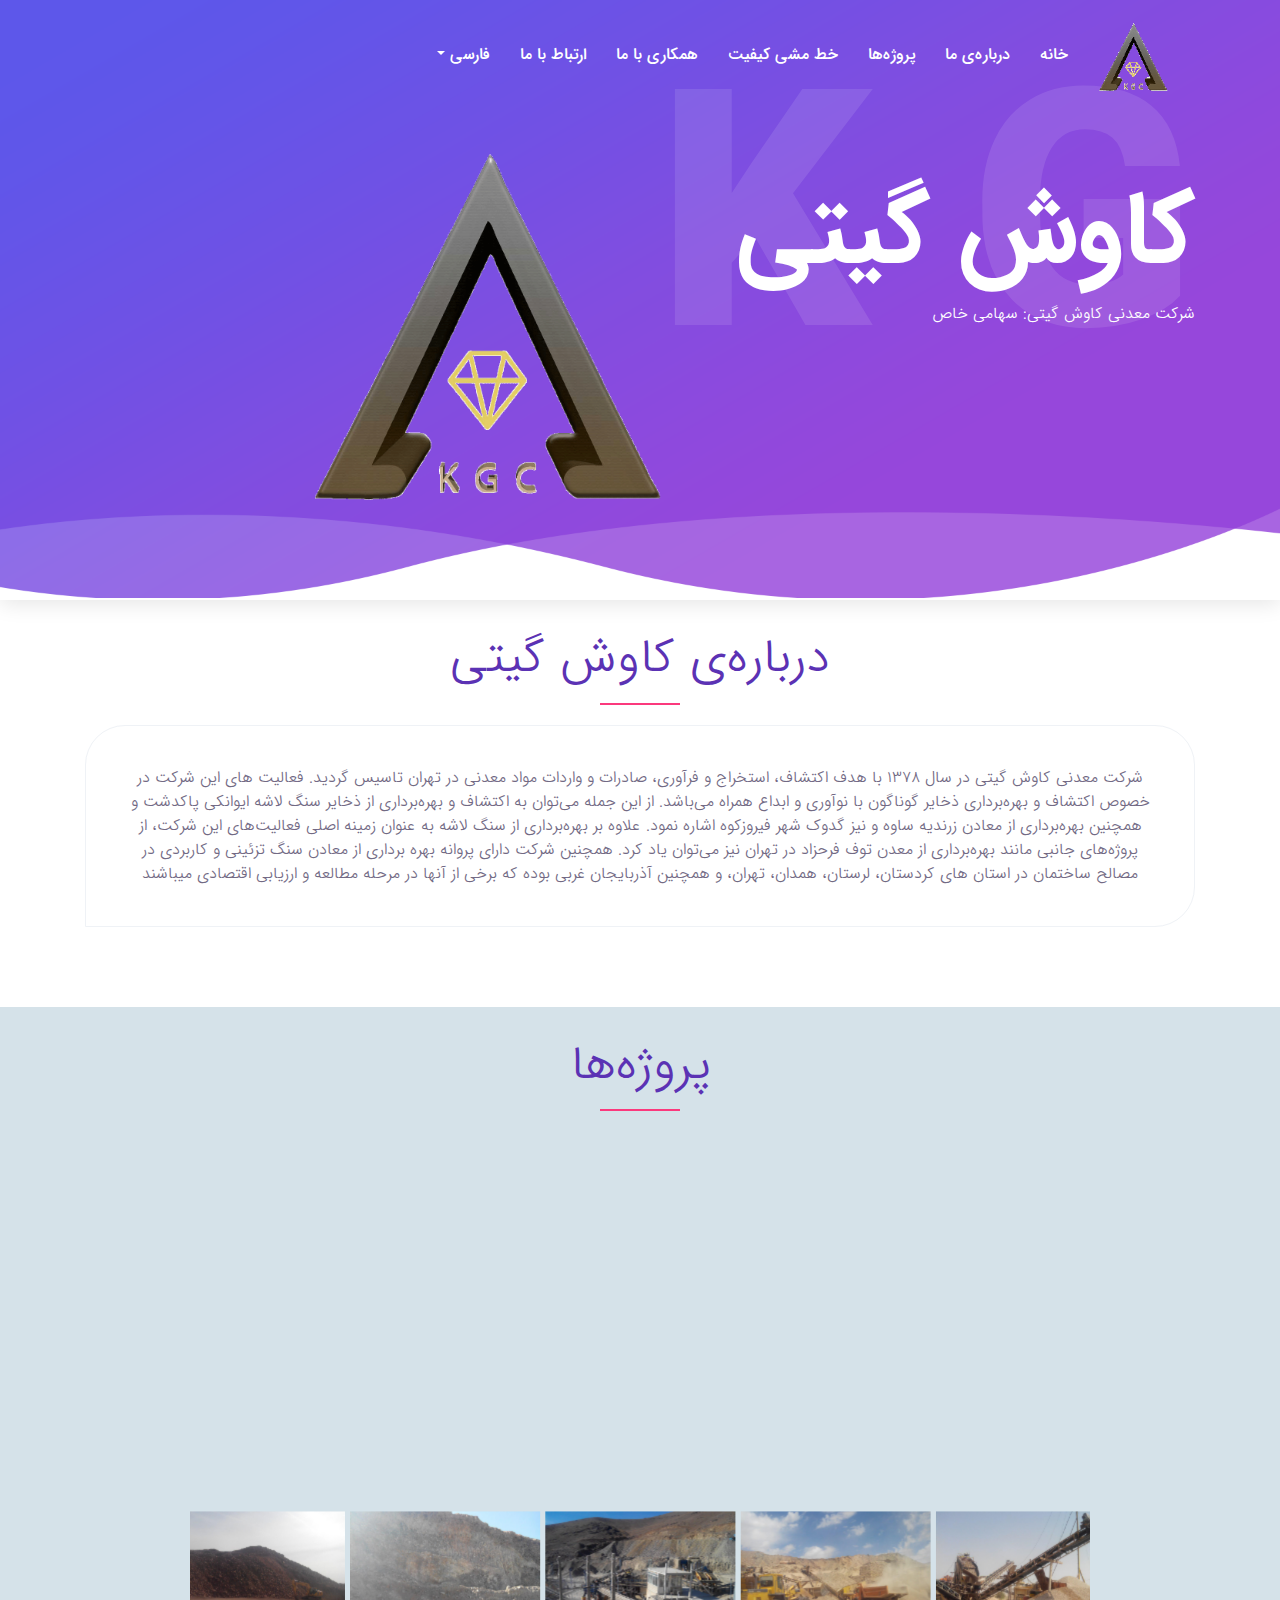
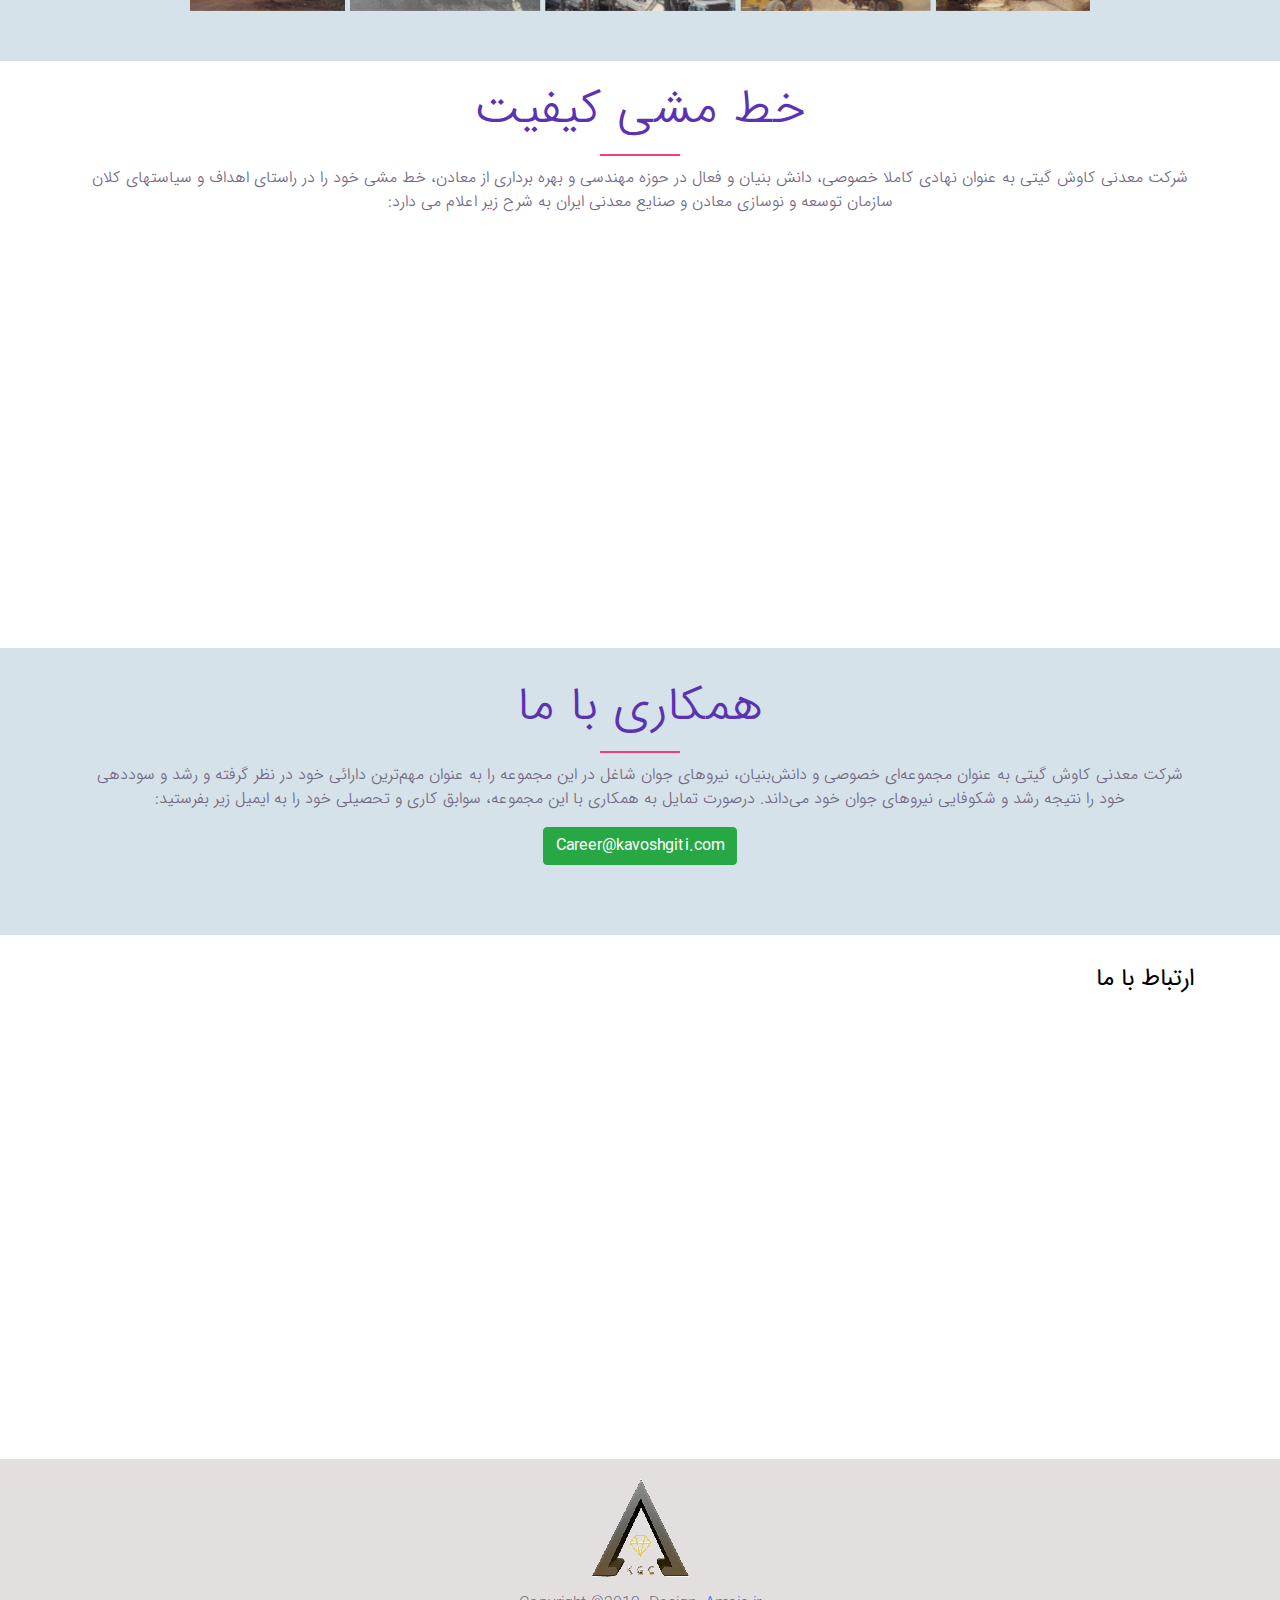
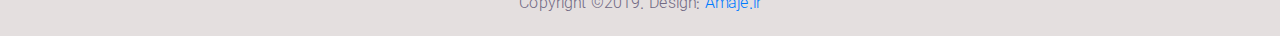
==== commit 1da7ab7b: "edit fa index page" ====
--- a/index.html
+++ b/index.html
@@ -81,17 +81,12 @@
                             ارتباط با ما
                           </a>
                         </li>
-                        <li class="nav-item">
-                          <a class="nav-link" href="https://saturn.talahost.com:2096/">
-                            ورود اعضا
-                          </a>
-                        </li>
                         <li class="nav-item dropdown">
                           <a class="nav-link dropdown-toggle" data-toggle="dropdown" href="#" role="button" aria-haspopup="true" aria-expanded="false">
                             فارسی
                           </a>
                           <div class="dropdown-menu">
-                            <a class="dropdown-item" href="#">
+                            <a class="dropdown-item" href="en/index.html">
                               English
                             </a>
                           </div>
@@ -106,11 +101,11 @@
     </header>
     <!-- ***** Header Area End ***** -->
     <!-- ***** Welcome Area Start ***** -->
-    <section class="wellcome_area clearfix" id="home">
+    <section class="welcome_area clearfix" id="home">
         <div class="container h-100">
             <div class="row h-100 align-items-center">
               <div class="col-12 col-md">
-                <div class="wellcome-heading">
+                <div class="welcome-heading">
                   <h2>
                     کاوش گیتی
                   </h2>
--- a/style-rtl.css
+++ b/style-rtl.css
@@ -1,17 +1,3 @@
-
-
-/* --- [Master Stylesheet] ----
-:: 1.0 Base CSS Start
-:: 2.0 Header Area CSS
-:: 3.0 Welcome Area CSS
-:: 4.0 Special Area CSS
-:: 5.0 Features Area CSS
-:: 6.0 Video Area CSS
-:: 7.0 Cool Facts Area CSS
-:: 8.0 Images Area CSS
-:: 9.0 Contact Area CSS
-:: 10.0 Footer Area CSS Start
--------------------------- */
 
 @import 'css/style.css';
 @import 'css/bootstrap.min.css';
@@ -23,7 +9,7 @@
 @import 'css/ionicons.min.css';
 
 /* --------------------------
-:: 1.0 Base CSS Start
+:: Base CSS Start
 -------------------------- */
 
 * {
@@ -49,6 +35,11 @@
     line-height: 1.2;
 }
 
+.section_padding_30_50 {
+    padding-top: 30px;
+    padding-bottom: 50px;
+}
+
 .section_padding_100 {
     padding-top: 100px;
     padding-bottom: 100px;
@@ -92,9 +83,9 @@
  padding-bottom: 100px;
 }
 
-.section_padding_70 {
-    padding-top: 70px;
-    padding-bottom: 70px;
+.section_padding_20 {
+    padding-top: 20px;
+    padding-bottom: 20px;
 }
 
 .section_padding_0_50 {
@@ -237,7 +228,7 @@
 
 
 .section-heading {
-    margin-bottom: 60px;
+    margin-bottom: 20px;
 }
 
 .line-shape-white,
@@ -246,6 +237,7 @@
     height: 2px;
     background-color: #fb397d;
     margin-top: 15px;
+    margin-bottom: 10px;
 }
 
 .line-shape {
@@ -317,7 +309,7 @@
 }
 
 /* --------------------------
-:: 2.0 Header Area CSS
+:: Header Area CSS
 -------------------------- */
 
 .header_area {
@@ -338,6 +330,9 @@
     padding: 0;
 }
 
+.menu_area .navbar-brand img{
+    width: 70%;
+}
 
 .menu_area .navbar-brand:hover,
 .menu_area .navbar-brand:focus {
@@ -403,10 +398,10 @@
 
 
 /* --------------------------
-:: 3.0 welcome_area Area CSS
+:: welcome_area Area CSS
 -------------------------- */
 
-.wellcome_area {
+.welcome_area {
     background-image: url(img/bg-img/welcome-bg.png);
     height: 600px;
     position: relative;
@@ -419,7 +414,7 @@
             box-shadow: 0 4px 20px rgba(0, 0, 0, 0.1);
 }
 
-.wellcome_area:after {
+.welcome_area:after {
     position: absolute;
     width: 100%;
     left: 0;
@@ -440,10 +435,10 @@
 
 .welcome-thumb img {
     height: auto;
-    width: 100%;
-}
-
-.wellcome-heading > h2 {
+    width: 60%;
+}
+
+.welcome-heading > h2 {
     font-size: 100px;
     color: #ffffff;
     font-weight: 700;
@@ -451,7 +446,7 @@
     z-index: 3;
 }
 
-.wellcome-heading > h4 {
+.welcome-heading > h4 {
     font-size:50px;
     color: #ffffff;
     font-weight: 300;
@@ -460,11 +455,11 @@
 }
 
 
-.wellcome-heading > p {
+.welcome-heading > p {
     color: #fff;
 }
 
-.wellcome-heading > h3 {
+.welcome-heading > h3 {
     font-size: 332px;
     position: absolute;
     top: -134px;
@@ -475,12 +470,12 @@
     -ms-filter: "progid:DXImageTransform.Microsoft.Alpha(Opacity=10)";
 }
 
-.wellcome-heading {
+.welcome-heading {
     margin-bottom: 100px;
 }
 
 /* --------------------------
-:: 4.0 Special Area CSS
+:: Special Area CSS
 -------------------------- */
 
 .single-icon > i {
@@ -599,7 +594,7 @@
 }
 
 /* --------------------------
-:: 5.0 Features Area CSS
+:: Features Area CSS
 -------------------------- */
 
 .single-feature {
@@ -623,7 +618,6 @@
     font-size: 22px;
     color: #5b32b4;
     margin-right: 50px;
-
 }
 
 .single-feature > p {
@@ -631,129 +625,23 @@
 }
 
 /* --------------------------
-:: 6.0 Video Area CSS
--------------------------- */
-
-.video-area {
-    position: relative;
-    z-index: 1;
-    background-position: center center;
-    background-size: cover;
-    border: 20px solid #fff;
-    border-radius: 20px;
-    height: 650px;
-    -webkit-box-shadow: 0 10px 50px rgba(0, 0, 0, 0.08);
-    box-shadow: 0 10px 50px rgba(0, 0, 0, 0.08);
-}
-
-.video-area:after {
-    position: absolute;
-    content: "";
-    top: -20px;
-    left: -20px;
-    width: calc(100% + 40px);
-    height: calc(100% + 40px);
-    border: 1px solid #f1f4f8;
-    z-index: 2;
-    border-radius: 20px;
-}
-
-
-.video-area .video-play-btn a {
-    width: 80px;
-    height: 80px;
-    background-color: #fb397d;
-    color: #fff;
-    text-align: center;
-    display: block;
-    font-size: 36px;
-    line-height: 80px;
-    padding-left: 5px;
-    border-radius: 50%;
-    top: 50%;
-    position: absolute;
-    left: 50%;
-    -webkit-transform: translate(-50%, -50%);
-    -ms-transform: translate(-50%, -50%);
-    transform: translate(-50%, -50%);
-    z-index: 3;
-}
-
-.video-area .video-play-btn a:hover {
-    background-color: #a865e1;
-    color: #fff;
-}
-
-/* --------------------------
-:: 7.0 Cool Facts Area CSS
--------------------------- */
-
-.cool_facts_area {
-    position: relative;
-    z-index: auto;
-    background: #a865e1;
-    background: -webkit-linear-gradient(to left, #7873ed, #a865e1);
-    background: -webkit-linear-gradient(right, #7873ed, #a865e1);
-    background: -webkit-gradient(linear, right top, left top, from(#7873ed), to(#a865e1));
-    background: -o-linear-gradient(right, #7873ed, #a865e1);
-    background: linear-gradient(to left, #7873ed, #a865e1);
-    /*padding: 180px 0 80px 0;
-    top: -100px;*/
-}
-
-
-.cool_facts_area:after {
-    position: absolute;
-    bottom: -100px;
-    left: 0;
-    right: 0;
-    width: 100%;
-    height: 100px;
-    background-color: #fff;
-    content: ''
-}
-
-.cool-facts-content > i {
-    color: #5b32b4;
-    font-size: 36px;
-}
-
-.counter-area {
-    min-width: 100px;
-    -ms-flex-item-align: end;
-    align-self: flex-end;
-}
-
-.counter-area > h3 {
-    color: #5b32b4;
-    font-size: 60px;
-    margin-bottom: 0;
-    line-height: 1;
-}
-
-.cool-facts-content > p {
-    font-size: 18px;
-    color: #5b32b4;
-    margin-bottom: 0;
-}
-
-/* --------------------------
-:: 8.0 Screenshots Area CSS
+:: Projects CSS
 -------------------------- */
 #jssor_1 {
   position:relative;
   margin:0 auto;
   top:0px;
   left:0px;
-  width:980px;
+  width:900px;
   height:480px;
   overflow:hidden;
   visibility:hidden;
 }
 .slides {
   position:relative;
-  top:0px;left:0px;
-  width:980px;
+  top:0px;
+  left:0px;
+  width:900px;
   height:350px;
   overflow:hidden;
 }
@@ -761,7 +649,7 @@
   position:absolute;
   left:0px;
   bottom:0px;
-  width:980px;
+  width:900px;
   height:100px;
 }
 .jssor-prototype {
@@ -820,8 +708,18 @@
     text-align: center;
 }
 
+.slide-text {
+    font-size: 22px;
+    background-color: #d5e2e9;
+    color: #5b32b4;
+    text-align: center!important;
+    bottom: 0;
+    position: absolute;
+    padding: 0 10px;
+}
+
 /* --------------------------
-:: 9.0 privacy Area CSS
+:: privacy Area CSS
 -------------------------- */
 .contact {
    background-color: white;
@@ -831,8 +729,6 @@
    background-size: cover;
    text-align: right;
 }
-
-
 
 .privacy-heading > h2 {
     font-size: 100px;
@@ -872,68 +768,7 @@
 }
 
 /* --------------------------
-:: 10.0 Terms & Conditions
--------------------------- */
-
-
-
-.rules {
-
-    background: #a865e1;
-    background: -webkit-linear-gradient(to left, #7873ed, #a865e1);
-    background: -webkit-linear-gradient(right, #7873ed, #a865e1);
-    background: -webkit-gradient(linear, right top, left top, from(#7873ed), to(#a865e1));
-    background: -o-linear-gradient(right, #7873ed, #a865e1);
-    background: linear-gradient(to left, #7873ed, #a865e1);
-    position: relative;
-    z-index: 1;
-    background-position: bottom center;
-    background-size: cover;
-    text-align: right;
-}
-
-.rules-heading > p {
-    color:rgb(255, 255, 255);
-}
-
-
-.rule-app-heading > h2 {
-    font-size: 100px;
-    color: #ffffff;
-    font-weight: 700;
-    position: relative;
-    z-index: 3;
-}
-
-.rule-app-heading > h4 {
-    font-size:35px;
-    color: #ffffff;
-    font-weight: 300;
-    position: relative;
-    z-index: 3;
-    padding-bottom: 30px;
-}
-
-
-
-
-.rule-app-heading > h3 {
-    font-size: 332px;
-    position: absolute;
-    top: -134px;
-    font-weight: 900;
-    z-index: -1;
-    color: #fff;
-    opacity: .1;
-    -ms-filter: "progid:DXImageTransform.Microsoft.Alpha(Opacity=10)";
-}
-
-.rule-app-heading {
-    margin-bottom: 100px;
-}
-
-/* --------------------------
-:: 10.0 Footer Area CSS Start
+:: Footer Area CSS Start
 -------------------------- */
 
 .footer-text > h2 {
@@ -1020,10 +855,6 @@
     border-left: 0 solid #ddd;
 }
 
-.footer-social-icon {
-    /*margin-bottom: 30px;*/
-}
-
 .footer-menu {
     margin-bottom: 15px;
     margin-left: 0 !important;
--- a/css/responsive.css
+++ b/css/responsive.css
@@ -30,7 +30,7 @@
         font-size: 48px;
     }
     .menu_area .navbar-brand img {
-        height: 45px;
+        width: 50%;
     }
     .header_area.sticky {
         height: 50px;
